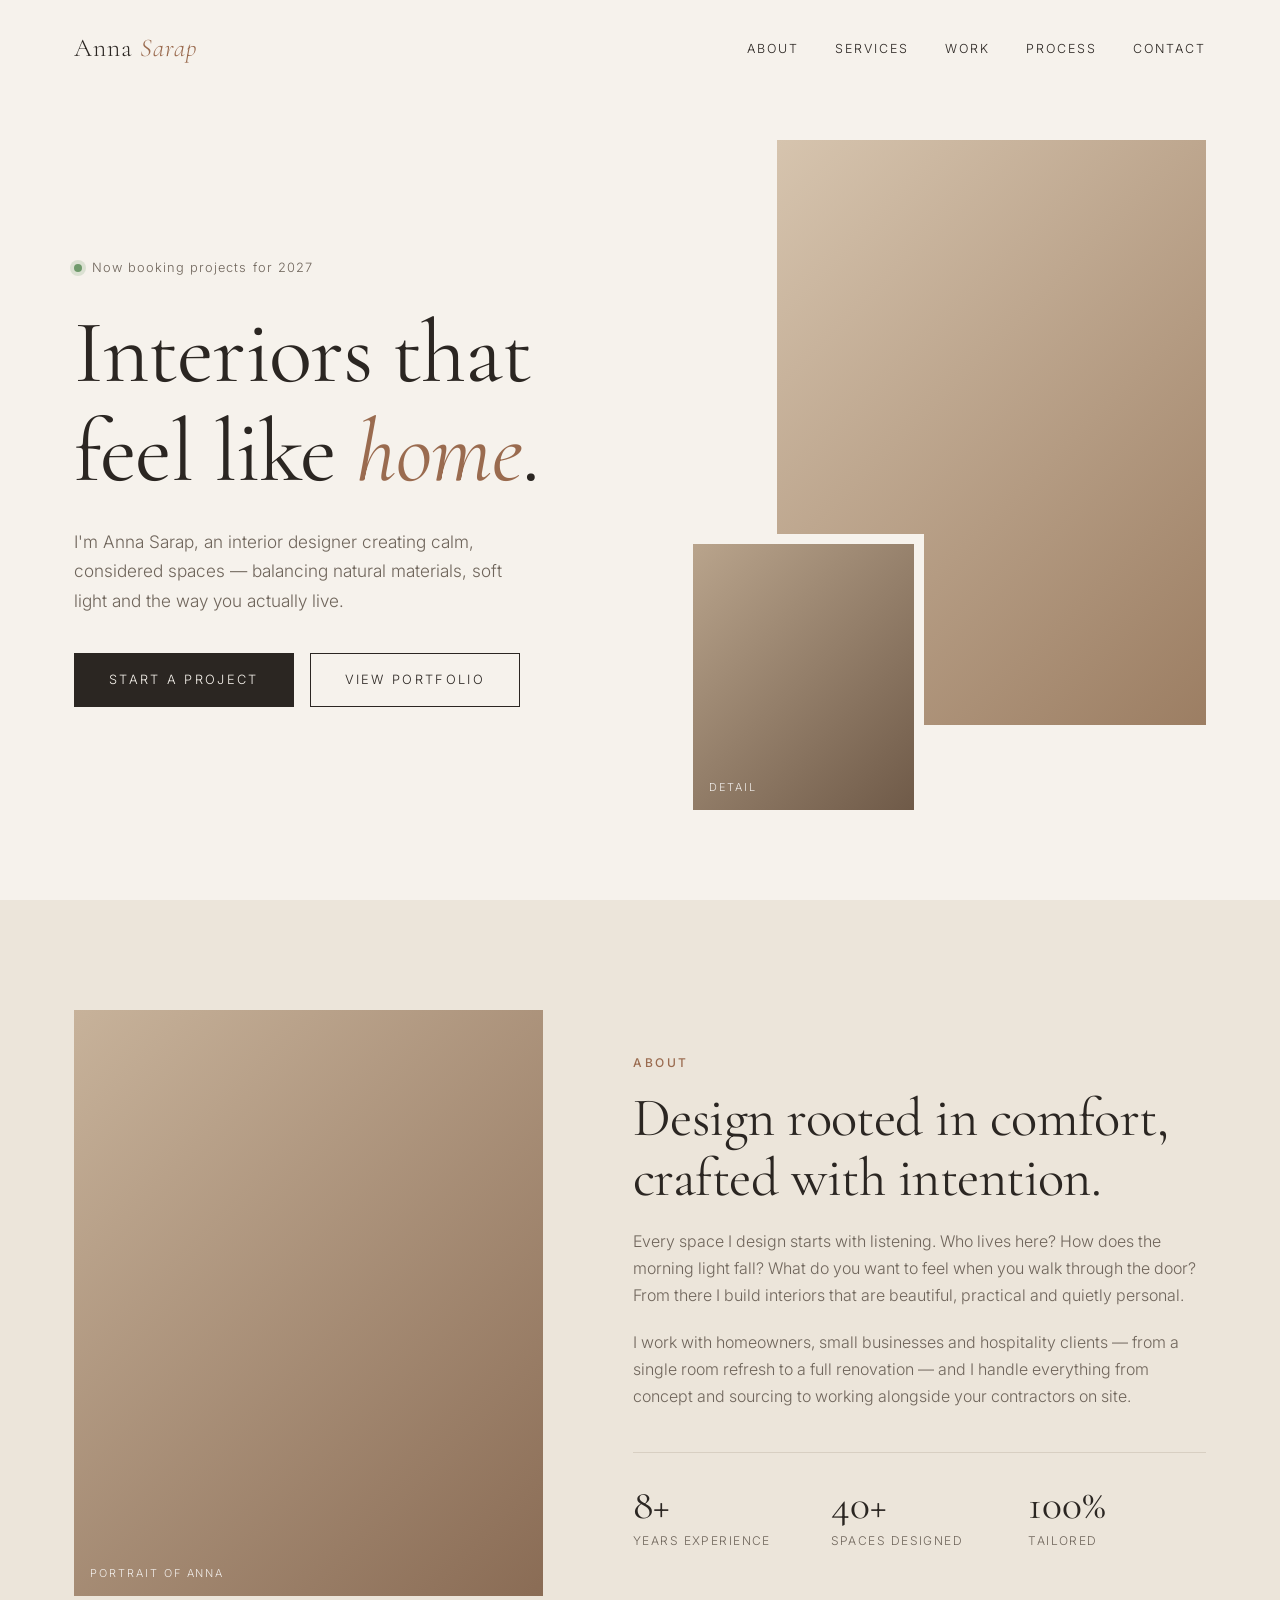
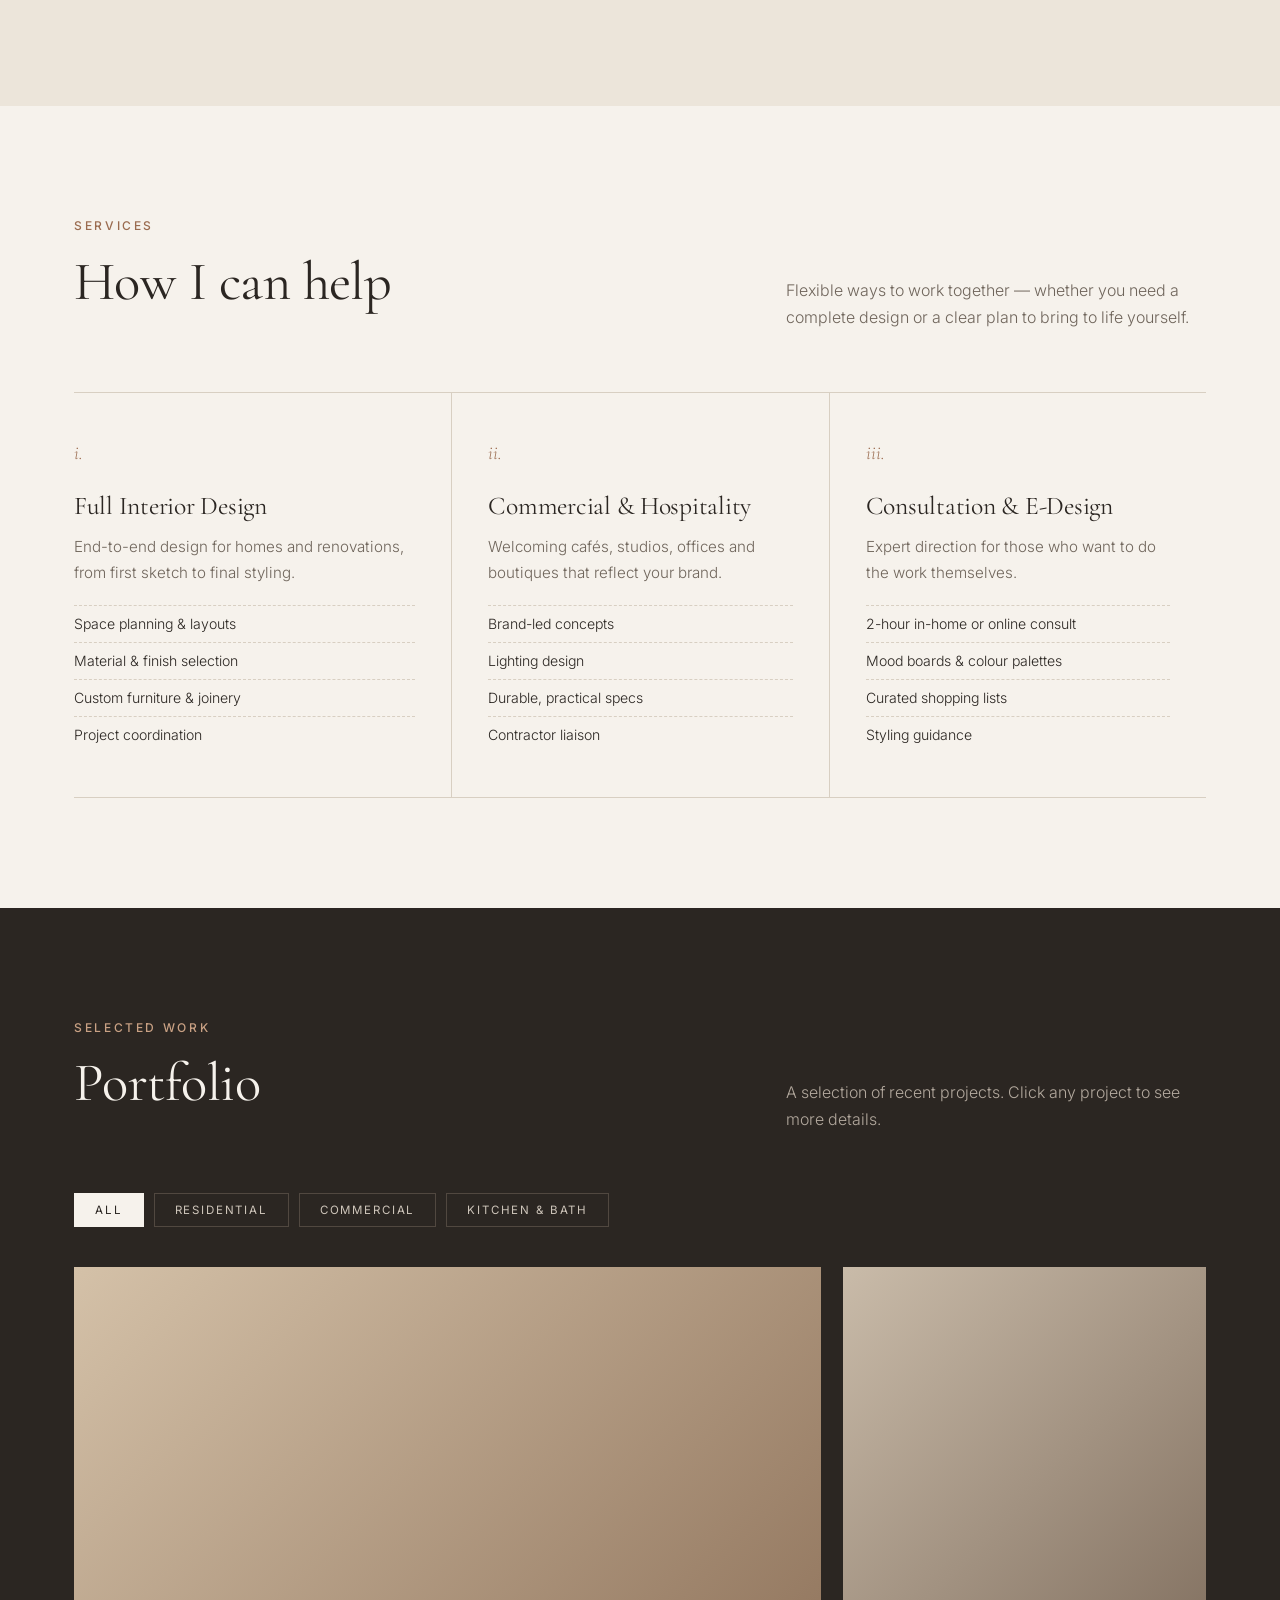
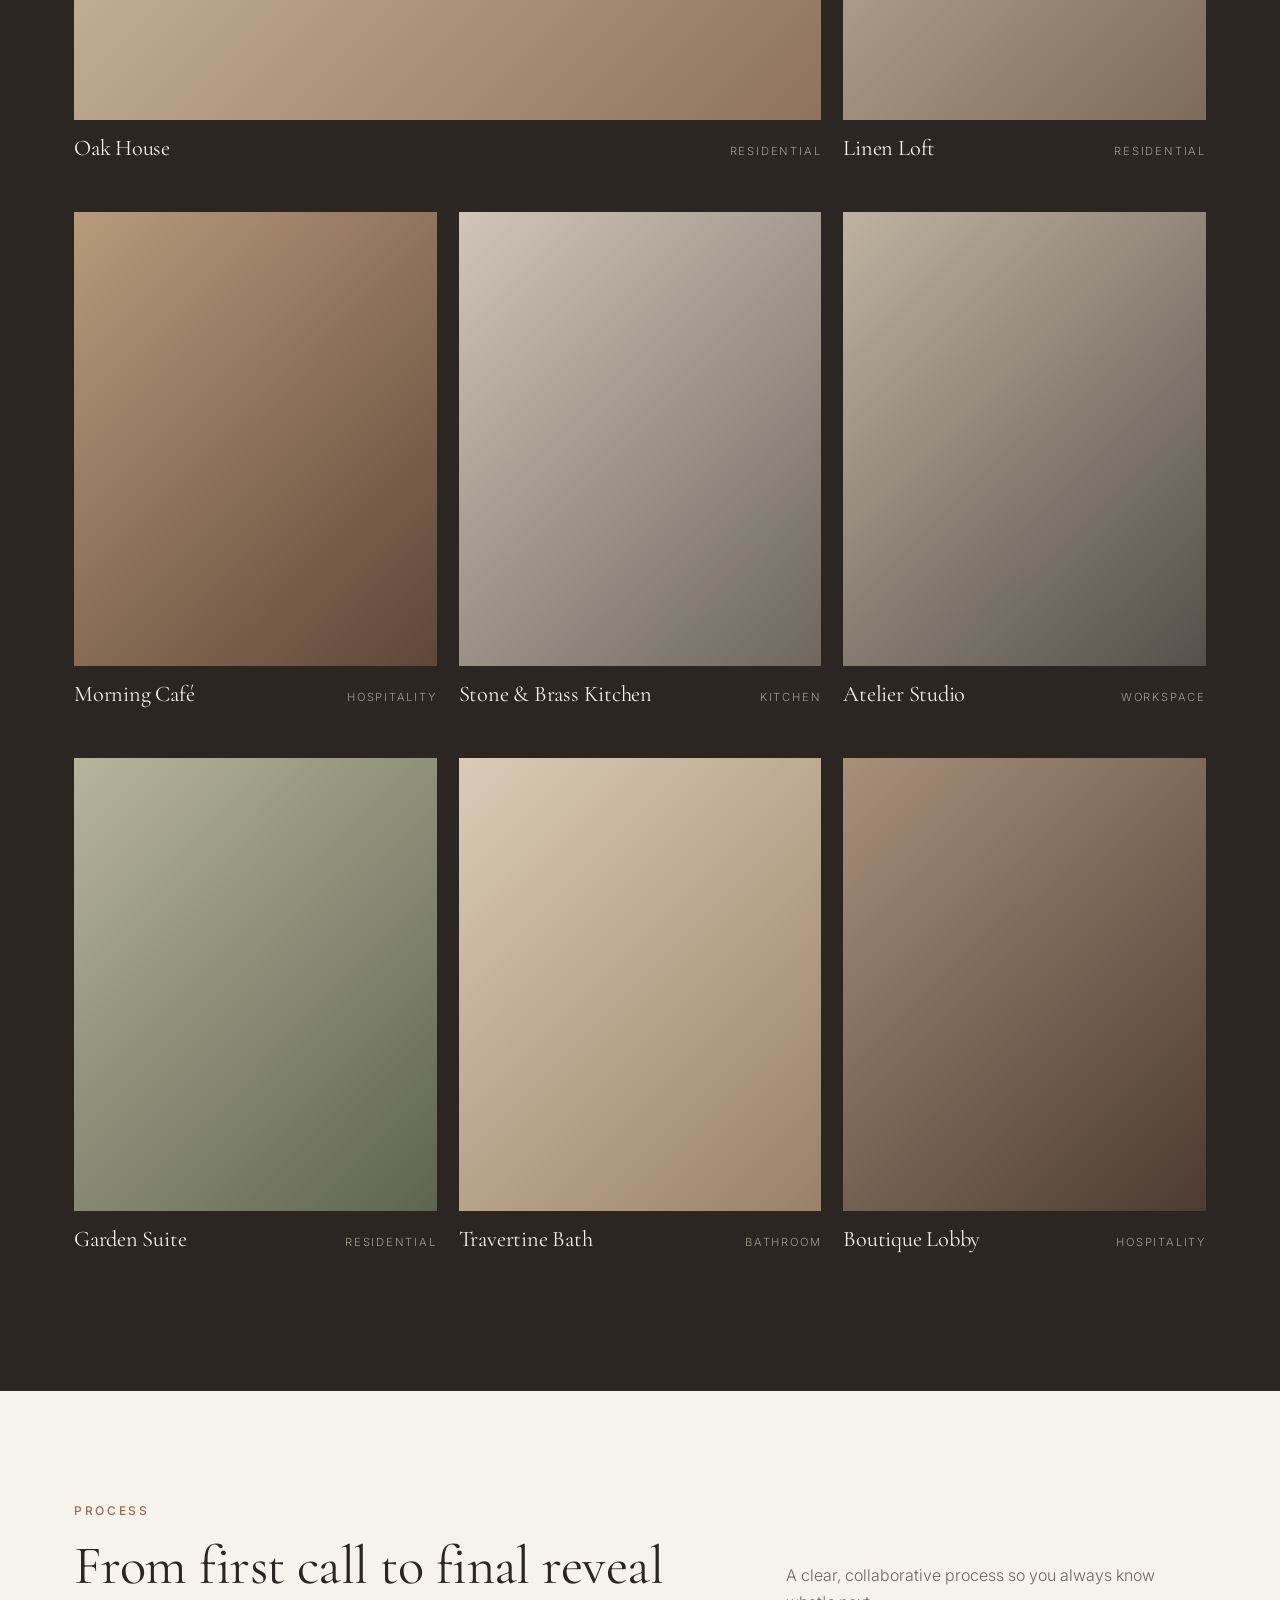
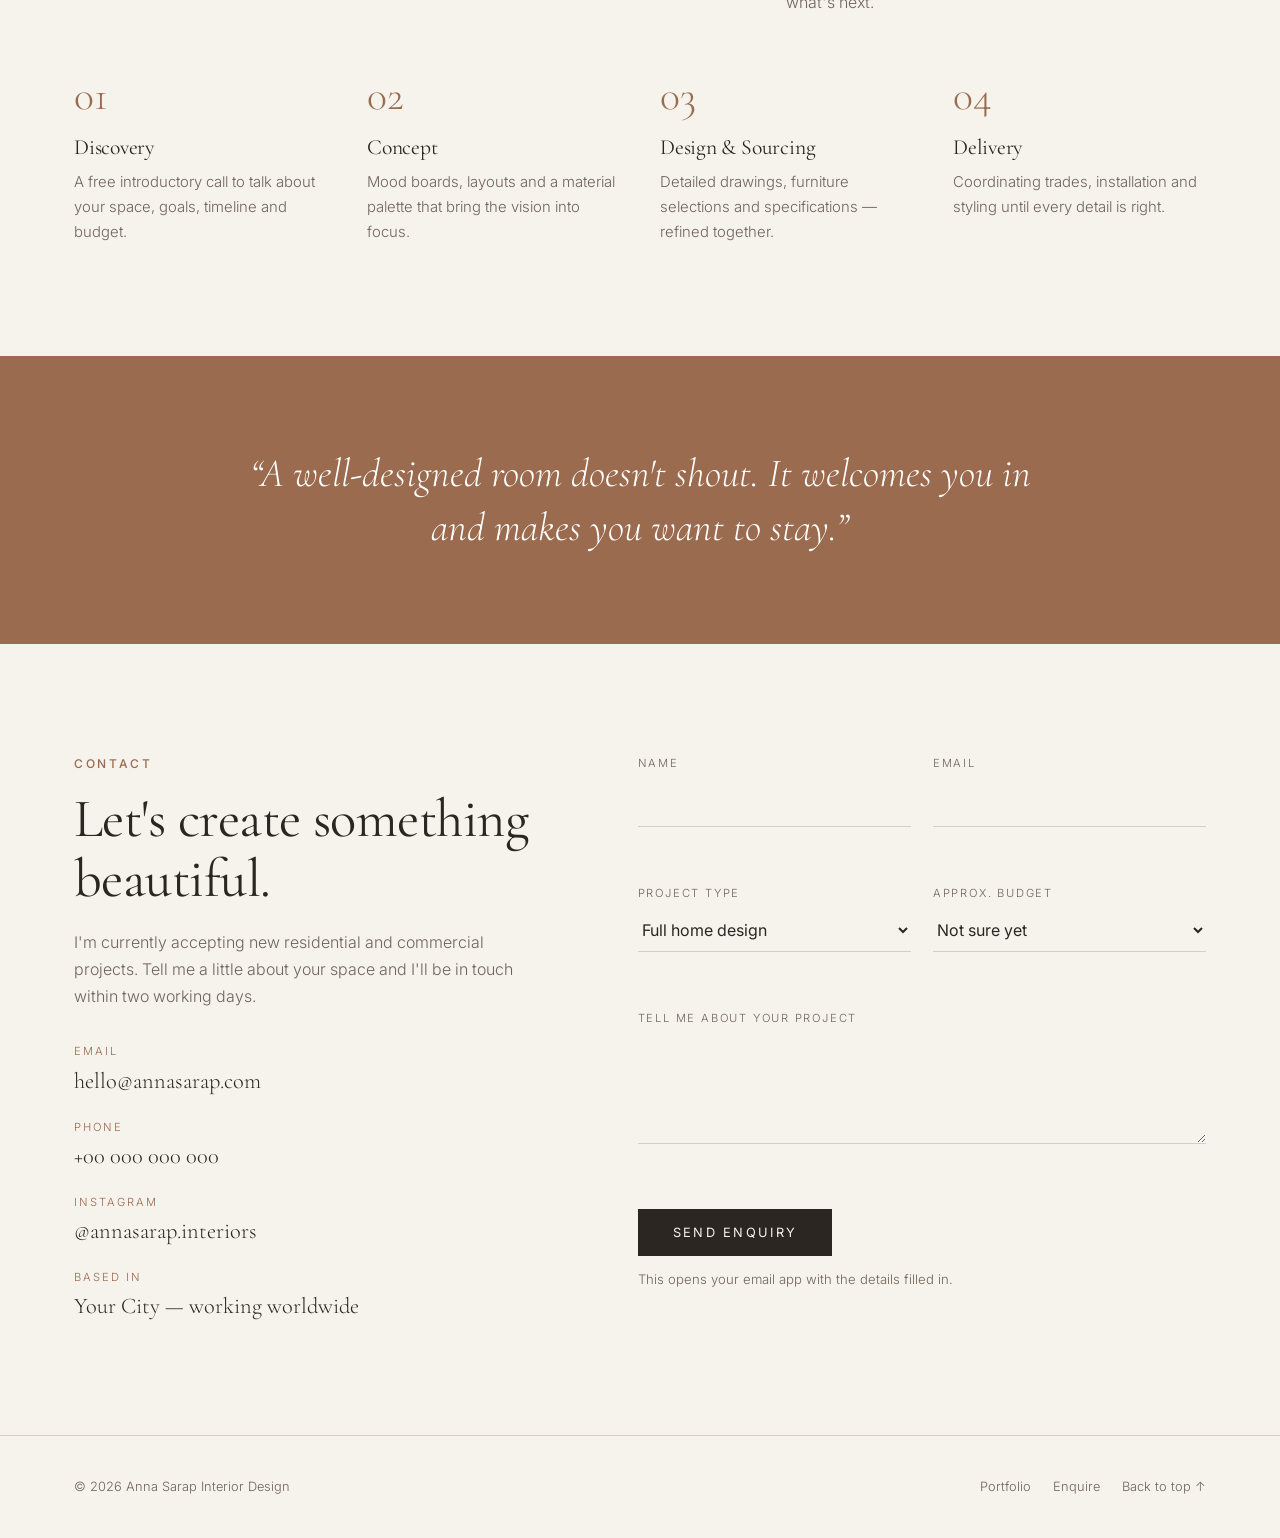
==== anna-sarap/index.html @ 22cafffe "Add Anna Sarap interior design portfolio website Co-Authored-By: Claude Opus 5.5 <noreply@anthropic." ====
<!doctype html>
<html lang="en">
<head>
<meta charset="utf-8">
<meta name="viewport" content="width=device-width, initial-scale=1">
<title>Anna Sarap — Interior Design</title>
<meta name="description" content="Anna Sarap is an interior designer creating calm, considered homes and workspaces. Now taking on new residential and commercial projects.">
<meta property="og:title" content="Anna Sarap — Interior Design">
<meta property="og:description" content="Calm, considered interiors for homes and workspaces. Now booking new projects.">
<link rel="preconnect" href="https://fonts.googleapis.com">
<link rel="preconnect" href="https://fonts.gstatic.com" crossorigin>
<link href="https://fonts.googleapis.com/css2?family=Cormorant+Garamond:ital,wght@0,400;0,500;1,400&family=Inter:wght@300;400;500&display=swap" rel="stylesheet">
<style>
  :root{
    --bg:#f6f2ec; --bg-alt:#ece5da; --ink:#2b2622; --muted:#6f655b;
    --accent:#9a6b4f; --accent-dark:#7a523b; --line:#d8cfc2; --card:#fbf8f4;
    --serif:"Cormorant Garamond", Georgia, serif;
    --sans:"Inter", system-ui, -apple-system, Segoe UI, sans-serif;
    --max:1180px;
  }
  *{box-sizing:border-box;margin:0;padding:0}
  html{scroll-behavior:smooth}
  body{background:var(--bg);color:var(--ink);font-family:var(--sans);font-weight:300;line-height:1.7;font-size:16px;-webkit-font-smoothing:antialiased}
  img{max-width:100%;display:block}
  a{color:inherit}
  .wrap{max-width:var(--max);margin:0 auto;padding:0 24px}
  h1,h2,h3{font-family:var(--serif);font-weight:400;line-height:1.1;letter-spacing:-.01em}
  h2{font-size:clamp(2.2rem,4.5vw,3.4rem);margin-bottom:1.2rem}
  h3{font-size:1.6rem}
  .eyebrow{font-size:.75rem;letter-spacing:.22em;text-transform:uppercase;color:var(--accent);font-weight:500;margin-bottom:1rem;display:block}
  section{padding:110px 0}
  .btn{display:inline-block;padding:15px 34px;border:1px solid var(--ink);text-decoration:none;font-size:.8rem;letter-spacing:.18em;text-transform:uppercase;transition:.3s;background:transparent;color:var(--ink);cursor:pointer;font-family:var(--sans)}
  .btn:hover{background:var(--ink);color:var(--bg)}
  .btn.solid{background:var(--ink);color:var(--bg)}
  .btn.solid:hover{background:var(--accent-dark);border-color:var(--accent-dark)}

  /* Nav */
  header{position:fixed;inset:0 0 auto 0;z-index:50;transition:.35s;padding:26px 0}
  header.scrolled{background:rgba(246,242,236,.94);backdrop-filter:blur(8px);padding:14px 0;box-shadow:0 1px 0 var(--line)}
  nav{display:flex;align-items:center;justify-content:space-between}
  .logo{font-family:var(--serif);font-size:1.6rem;text-decoration:none;letter-spacing:.04em}
  .logo span{font-style:italic;color:var(--accent)}
  .links{display:flex;gap:36px;list-style:none}
  .links a{text-decoration:none;font-size:.78rem;letter-spacing:.16em;text-transform:uppercase;position:relative}
  .links a::after{content:"";position:absolute;left:0;bottom:-4px;width:0;height:1px;background:var(--accent);transition:.3s}
  .links a:hover::after{width:100%}
  .burger{display:none;background:none;border:0;cursor:pointer;width:30px;height:20px;position:relative}
  .burger span,.burger::before,.burger::after{content:"";position:absolute;left:0;width:100%;height:1px;background:var(--ink);transition:.3s}
  .burger::before{top:0}.burger span{top:9px}.burger::after{bottom:0}

  /* Hero */
  .hero{min-height:100vh;display:grid;grid-template-columns:1.05fr 1fr;align-items:center;gap:60px;padding-top:120px;padding-bottom:60px}
  .hero h1{font-size:clamp(3rem,7vw,6rem);margin-bottom:1.6rem}
  .hero h1 em{color:var(--accent)}
  .hero p{max-width:460px;color:var(--muted);font-size:1.08rem;margin-bottom:2.4rem}
  .hero .ctas{display:flex;gap:16px;flex-wrap:wrap}
  .hero-visual{position:relative;height:min(78vh,680px)}
  .hero-visual .ph{position:absolute}
  .hero-visual .a{inset:0 0 14% 18%}
  .hero-visual .b{width:46%;height:42%;left:0;bottom:0;border:10px solid var(--bg)}
  .availability{display:inline-flex;align-items:center;gap:10px;font-size:.8rem;letter-spacing:.08em;color:var(--muted);margin-bottom:1.6rem}
  .availability i{width:8px;height:8px;border-radius:50%;background:#6f9a6b;box-shadow:0 0 0 4px rgba(111,154,107,.2)}

  /* Image placeholders — replace with <img> tags */
  .ph{background:linear-gradient(135deg,var(--c1,#cbb8a2),var(--c2,#a88a6e));overflow:hidden;position:relative}
  .ph img{width:100%;height:100%;object-fit:cover}
  .ph[data-label]::after{content:attr(data-label);position:absolute;left:16px;bottom:14px;font-size:.68rem;letter-spacing:.18em;text-transform:uppercase;color:rgba(255,255,255,.85)}

  /* About */
  .about{background:var(--bg-alt)}
  .about .grid{display:grid;grid-template-columns:.9fr 1.1fr;gap:90px;align-items:center}
  .about .ph{aspect-ratio:4/5}
  .about p{color:var(--muted);margin-bottom:1.2rem}
  .stats{display:grid;grid-template-columns:repeat(3,1fr);gap:20px;margin-top:2.6rem;border-top:1px solid var(--line);padding-top:2rem}
  .stats strong{font-family:var(--serif);font-size:2.6rem;font-weight:400;display:block;line-height:1}
  .stats span{font-size:.75rem;letter-spacing:.12em;text-transform:uppercase;color:var(--muted)}

  /* Services */
  .head{display:flex;justify-content:space-between;align-items:end;gap:40px;margin-bottom:60px;flex-wrap:wrap}
  .head p{max-width:420px;color:var(--muted)}
  .services{display:grid;grid-template-columns:repeat(3,1fr);border-top:1px solid var(--line)}
  .service{padding:44px 36px 44px 0;border-bottom:1px solid var(--line)}
  .service + .service{padding-left:36px;border-left:1px solid var(--line)}
  .service .num{font-family:var(--serif);font-style:italic;color:var(--accent);font-size:1.2rem;display:block;margin-bottom:1.4rem}
  .service h3{margin-bottom:.9rem}
  .service p{color:var(--muted);font-size:.95rem}
  .service ul{list-style:none;margin-top:1.2rem;font-size:.88rem}
  .service li{padding:6px 0;border-top:1px dashed var(--line)}

  /* Portfolio */
  .portfolio{background:var(--ink);color:var(--bg)}
  .portfolio .eyebrow{color:#c9a184}
  .portfolio .head p{color:#b3a99e}
  .filters{display:flex;gap:10px;flex-wrap:wrap;margin-bottom:40px}
  .filters button{background:none;border:1px solid #514840;color:#cfc6bb;padding:9px 20px;font-size:.72rem;letter-spacing:.16em;text-transform:uppercase;cursor:pointer;font-family:var(--sans);transition:.25s}
  .filters button.active,.filters button:hover{background:var(--bg);color:var(--ink);border-color:var(--bg)}
  .gallery{display:grid;grid-template-columns:repeat(12,1fr);gap:22px}
  .project{grid-column:span 4;cursor:pointer;transition:opacity .4s}
  .project.wide{grid-column:span 8}
  .project.hidden{display:none}
  .project .ph{aspect-ratio:4/5;transition:transform .7s}
  .project.wide .ph{aspect-ratio:auto;height:100%;min-height:340px}
  .project .frame{overflow:hidden;height:calc(100% - 70px)}
  .project:hover .ph{transform:scale(1.04)}
  .project .meta{display:flex;justify-content:space-between;align-items:baseline;padding-top:16px;height:70px}
  .project .meta h3{font-size:1.4rem}
  .project .meta span{font-size:.7rem;letter-spacing:.16em;text-transform:uppercase;color:#a89d91}

  /* Lightbox */
  .lightbox{position:fixed;inset:0;background:rgba(20,17,15,.92);z-index:100;display:none;align-items:center;justify-content:center;padding:24px}
  .lightbox.open{display:flex}
  .lightbox .box{background:var(--bg);color:var(--ink);max-width:960px;width:100%;display:grid;grid-template-columns:1.2fr 1fr;max-height:90vh;overflow:auto}
  .lightbox .ph{min-height:420px}
  .lightbox .info{padding:44px}
  .lightbox .info p{color:var(--muted);margin:1rem 0}
  .lightbox dl{display:grid;grid-template-columns:auto 1fr;gap:6px 18px;font-size:.88rem;margin-top:1.4rem}
  .lightbox dt{color:var(--accent);text-transform:uppercase;font-size:.7rem;letter-spacing:.14em;padding-top:3px}
  .lightbox .close{position:absolute;top:22px;right:28px;background:none;border:0;color:#fff;font-size:2.2rem;cursor:pointer;font-weight:200}

  /* Process */
  .steps{display:grid;grid-template-columns:repeat(4,1fr);gap:40px;counter-reset:s}
  .step{counter-increment:s;position:relative;padding-top:60px}
  .step::before{content:"0" counter(s);position:absolute;top:0;left:0;font-family:var(--serif);font-size:2.6rem;color:var(--accent);line-height:1}
  .step h3{font-size:1.35rem;margin-bottom:.6rem}
  .step p{color:var(--muted);font-size:.93rem}

  /* Quote band */
  .band{background:var(--accent);color:#fff;text-align:center;padding:90px 0}
  .band blockquote{font-family:var(--serif);font-size:clamp(1.6rem,3.2vw,2.5rem);font-style:italic;max-width:820px;margin:0 auto;line-height:1.35}

  /* Contact */
  .contact .grid{display:grid;grid-template-columns:1fr 1.2fr;gap:90px}
  .contact .details p{color:var(--muted);margin-bottom:2rem}
  .contact .details dl{display:grid;gap:18px}
  .contact dt{font-size:.7rem;letter-spacing:.18em;text-transform:uppercase;color:var(--accent)}
  .contact dd a{text-decoration:none;font-family:var(--serif);font-size:1.4rem}
  .contact dd a:hover{color:var(--accent)}
  form{display:grid;grid-template-columns:1fr 1fr;gap:22px}
  form .full{grid-column:1/-1}
  label{display:block;font-size:.7rem;letter-spacing:.16em;text-transform:uppercase;color:var(--muted);margin-bottom:6px}
  input,select,textarea{width:100%;background:transparent;border:0;border-bottom:1px solid var(--line);padding:10px 0;font:inherit;color:var(--ink);font-weight:400;outline:none;transition:border-color .25s;border-radius:0}
  input:focus,select:focus,textarea:focus{border-color:var(--accent)}
  textarea{resize:vertical;min-height:110px}
  .note{font-size:.82rem;color:var(--muted)}

  footer{border-top:1px solid var(--line);padding:40px 0;font-size:.8rem;color:var(--muted)}
  footer .wrap{display:flex;justify-content:space-between;gap:20px;flex-wrap:wrap}
  footer a{text-decoration:none;margin-left:22px}
  footer a:hover{color:var(--accent)}

  .reveal{opacity:0;transform:translateY(28px);transition:opacity .9s ease,transform .9s ease}
  .reveal.in{opacity:1;transform:none}
  @media (prefers-reduced-motion:reduce){.reveal{opacity:1;transform:none;transition:none}html{scroll-behavior:auto}}

  @media (max-width:960px){
    section{padding:80px 0}
    .hero,.about .grid,.contact .grid{grid-template-columns:1fr;gap:50px}
    .hero-visual{height:460px}
    .services{grid-template-columns:1fr}
    .service,.service + .service{padding:36px 0;border-left:0}
    .steps{grid-template-columns:1fr 1fr}
    .project,.project.wide{grid-column:span 6}
    .project.wide .ph{min-height:0;aspect-ratio:4/5}
    .lightbox .box{grid-template-columns:1fr}
    .lightbox .ph{min-height:260px}
  }
  @media (max-width:720px){
    .wrap{padding:0 16px}
    .burger{display:block;z-index:60}
    .links{position:fixed;inset:0;background:var(--bg);flex-direction:column;align-items:center;justify-content:center;gap:34px;transform:translateX(100%);transition:transform .4s}
    .links a{font-size:1rem}
    nav.open .links{transform:none}
    nav.open .burger span{opacity:0}
    nav.open .burger::before{top:9px;transform:rotate(45deg)}
    nav.open .burger::after{bottom:10px;transform:rotate(-45deg)}
    .project,.project.wide{grid-column:span 12}
    .steps{grid-template-columns:1fr}
    form{grid-template-columns:1fr}
    .stats strong{font-size:2rem}
    .lightbox .info{padding:28px}
  }
</style>
</head>
<body>

<header id="top">
  <nav class="wrap" id="nav">
    <a href="#top" class="logo">Anna <span>Sarap</span></a>
    <ul class="links">
      <li><a href="#about">About</a></li>
      <li><a href="#services">Services</a></li>
      <li><a href="#work">Work</a></li>
      <li><a href="#process">Process</a></li>
      <li><a href="#contact">Contact</a></li>
    </ul>
    <button class="burger" aria-label="Menu" id="burger"><span></span></button>
  </nav>
</header>

<main>
  <!-- HERO -->
  <section class="wrap hero">
    <div class="reveal">
      <div class="availability"><i></i> Now booking projects for 2027</div>
      <h1>Interiors that feel like <em>home</em>.</h1>
      <p>I'm Anna Sarap, an interior designer creating calm, considered spaces — balancing natural materials, soft light and the way you actually live.</p>
      <div class="ctas">
        <a href="#contact" class="btn solid">Start a project</a>
        <a href="#work" class="btn">View portfolio</a>
      </div>
    </div>
    <div class="hero-visual reveal">
      <!-- Replace with: <div class="ph a"><img src="images/hero.jpg" alt="Living room by Anna Sarap"></div> -->
      <div class="ph a" style="--c1:#d6c4ae;--c2:#9c7e63" data-label="Hero image"></div>
      <div class="ph b" style="--c1:#b9a48c;--c2:#6f5a48" data-label="Detail"></div>
    </div>
  </section>

  <!-- ABOUT -->
  <section class="about" id="about">
    <div class="wrap grid">
      <div class="ph reveal" style="--c1:#c7b29a;--c2:#8a6c55" data-label="Portrait of Anna"></div>
      <div class="reveal">
        <span class="eyebrow">About</span>
        <h2>Design rooted in comfort, crafted with intention.</h2>
        <p>Every space I design starts with listening. Who lives here? How does the morning light fall? What do you want to feel when you walk through the door? From there I build interiors that are beautiful, practical and quietly personal.</p>
        <p>I work with homeowners, small businesses and hospitality clients — from a single room refresh to a full renovation — and I handle everything from concept and sourcing to working alongside your contractors on site.</p>
        <div class="stats">
          <div><strong>8+</strong><span>Years experience</span></div>
          <div><strong>40+</strong><span>Spaces designed</span></div>
          <div><strong>100%</strong><span>Tailored</span></div>
        </div>
      </div>
    </div>
  </section>

  <!-- SERVICES -->
  <section id="services">
    <div class="wrap">
      <div class="head reveal">
        <div><span class="eyebrow">Services</span><h2>How I can help</h2></div>
        <p>Flexible ways to work together — whether you need a complete design or a clear plan to bring to life yourself.</p>
      </div>
      <div class="services">
        <div class="service reveal">
          <span class="num">i.</span>
          <h3>Full Interior Design</h3>
          <p>End-to-end design for homes and renovations, from first sketch to final styling.</p>
          <ul><li>Space planning &amp; layouts</li><li>Material &amp; finish selection</li><li>Custom furniture &amp; joinery</li><li>Project coordination</li></ul>
        </div>
        <div class="service reveal">
          <span class="num">ii.</span>
          <h3>Commercial &amp; Hospitality</h3>
          <p>Welcoming cafés, studios, offices and boutiques that reflect your brand.</p>
          <ul><li>Brand-led concepts</li><li>Lighting design</li><li>Durable, practical specs</li><li>Contractor liaison</li></ul>
        </div>
        <div class="service reveal">
          <span class="num">iii.</span>
          <h3>Consultation &amp; E-Design</h3>
          <p>Expert direction for those who want to do the work themselves.</p>
          <ul><li>2-hour in-home or online consult</li><li>Mood boards &amp; colour palettes</li><li>Curated shopping lists</li><li>Styling guidance</li></ul>
        </div>
      </div>
    </div>
  </section>

  <!-- PORTFOLIO -->
  <section class="portfolio" id="work">
    <div class="wrap">
      <div class="head reveal">
        <div><span class="eyebrow">Selected work</span><h2>Portfolio</h2></div>
        <p>A selection of recent projects. Click any project to see more details.</p>
      </div>
      <div class="filters reveal" id="filters">
        <button class="active" data-filter="all">All</button>
        <button data-filter="residential">Residential</button>
        <button data-filter="commercial">Commercial</button>
        <button data-filter="kitchen">Kitchen &amp; Bath</button>
      </div>
      <div class="gallery" id="gallery"></div>
    </div>
  </section>

  <!-- PROCESS -->
  <section id="process">
    <div class="wrap">
      <div class="head reveal">
        <div><span class="eyebrow">Process</span><h2>From first call to final reveal</h2></div>
        <p>A clear, collaborative process so you always know what's next.</p>
      </div>
      <div class="steps">
        <div class="step reveal"><h3>Discovery</h3><p>A free introductory call to talk about your space, goals, timeline and budget.</p></div>
        <div class="step reveal"><h3>Concept</h3><p>Mood boards, layouts and a material palette that bring the vision into focus.</p></div>
        <div class="step reveal"><h3>Design &amp; Sourcing</h3><p>Detailed drawings, furniture selections and specifications — refined together.</p></div>
        <div class="step reveal"><h3>Delivery</h3><p>Coordinating trades, installation and styling until every detail is right.</p></div>
      </div>
    </div>
  </section>

  <section class="band">
    <div class="wrap reveal">
      <blockquote>“A well-designed room doesn't shout. It welcomes you in and makes you want to stay.”</blockquote>
    </div>
  </section>

  <!-- CONTACT -->
  <section class="contact" id="contact">
    <div class="wrap grid">
      <div class="details reveal">
        <span class="eyebrow">Contact</span>
        <h2>Let's create something beautiful.</h2>
        <p>I'm currently accepting new residential and commercial projects. Tell me a little about your space and I'll be in touch within two working days.</p>
        <dl>
          <div><dt>Email</dt><dd><a href="mailto:hello@annasarap.com" id="email-link">hello@annasarap.com</a></dd></div>
          <div><dt>Phone</dt><dd><a href="tel:+000000000">+00 000 000 000</a></dd></div>
          <div><dt>Instagram</dt><dd><a href="https://instagram.com/" target="_blank" rel="noopener">@annasarap.interiors</a></dd></div>
          <div><dt>Based in</dt><dd><a>Your City — working worldwide</a></dd></div>
        </dl>
      </div>
      <form class="reveal" id="contact-form">
        <div><label for="name">Name</label><input id="name" name="name" required></div>
        <div><label for="email">Email</label><input id="email" name="email" type="email" required></div>
        <div><label for="type">Project type</label>
          <select id="type" name="type">
            <option>Full home design</option><option>Single room</option><option>Kitchen / Bathroom</option>
            <option>Commercial / Hospitality</option><option>Consultation</option>
          </select></div>
        <div><label for="budget">Approx. budget</label>
          <select id="budget" name="budget">
            <option>Not sure yet</option><option>Under 5,000</option><option>5,000 – 20,000</option>
            <option>20,000 – 50,000</option><option>50,000+</option>
          </select></div>
        <div class="full"><label for="msg">Tell me about your project</label><textarea id="msg" name="message" required></textarea></div>
        <div class="full"><button class="btn solid" type="submit">Send enquiry</button>
          <p class="note" style="margin-top:12px">This opens your email app with the details filled in.</p></div>
      </form>
    </div>
  </section>
</main>

<footer>
  <div class="wrap">
    <span>© <span id="yr"></span> Anna Sarap Interior Design</span>
    <span><a href="#work">Portfolio</a><a href="#contact">Enquire</a><a href="#top">Back to top ↑</a></span>
  </div>
</footer>

<div class="lightbox" id="lightbox" role="dialog" aria-modal="true">
  <button class="close" id="lb-close" aria-label="Close">×</button>
  <div class="box">
    <div class="ph" id="lb-img"></div>
    <div class="info">
      <span class="eyebrow" id="lb-cat"></span>
      <h3 id="lb-title" style="font-size:2rem"></h3>
      <p id="lb-desc"></p>
      <dl id="lb-meta"></dl>
      <a href="#contact" class="btn" style="margin-top:2rem" id="lb-cta">Start a similar project</a>
    </div>
  </div>
</div>

<script>
/* ==== EDIT YOUR PROJECTS HERE ====
   Add an `image` path (e.g. "images/oak-house.jpg") to show a real photo. */
const CONTACT_EMAIL = "hello@annasarap.com";
const projects = [
  {title:"Oak House",          cat:"residential", label:"Residential", wide:true, c:["#d4c1a8","#8f735b"],
   desc:"A warm, light-filled family home with oak floors, linen textures and a calm neutral palette.", location:"City, Country", year:"2025", scope:"Full renovation"},
  {title:"Linen Loft",         cat:"residential", label:"Residential", c:["#c9bba9","#7c6a5a"],
   desc:"An open-plan apartment reimagined around soft textiles and built-in storage.", location:"City, Country", year:"2025", scope:"Full interior design"},
  {title:"Morning Café",       cat:"commercial",  label:"Hospitality", c:["#b89a7c","#5f4636"],
   desc:"A cosy neighbourhood café with terracotta tones, custom seating and warm lighting.", location:"City, Country", year:"2024", scope:"Concept to completion"},
  {title:"Stone & Brass Kitchen", cat:"kitchen",  label:"Kitchen",     c:["#cfc5b8","#6e675e"],
   desc:"A timeless kitchen pairing honed stone worktops with brushed brass details.", location:"City, Country", year:"2024", scope:"Kitchen design"},
  {title:"Atelier Studio",     cat:"commercial",  label:"Workspace",   c:["#bfb2a0","#55504a"],
   desc:"A creative studio balancing collaborative space with quiet focus zones.", location:"City, Country", year:"2024", scope:"Workspace design"},
  {title:"Garden Suite",       cat:"residential", label:"Residential", c:["#b7b49c","#5e6450"],
   desc:"A principal suite opening to the garden, layered in sage, plaster and natural wood.", location:"City, Country", year:"2023", scope:"Bedroom & ensuite"},
  {title:"Travertine Bath",    cat:"kitchen",     label:"Bathroom",    c:["#dacbb6","#9a8166"],
   desc:"A spa-like bathroom wrapped in travertine with a walk-in shower and soft lighting.", location:"City, Country", year:"2023", scope:"Bathroom design"},
  {title:"Boutique Lobby",     cat:"commercial",  label:"Hospitality", c:["#a88f7a","#4b3b31"],
   desc:"A boutique hotel lobby designed to feel like a welcoming living room.", location:"City, Country", year:"2023", scope:"Hospitality design"},
];

const gallery = document.getElementById("gallery");
const fill = (el,p)=>{ el.style.setProperty("--c1",p.c[0]); el.style.setProperty("--c2",p.c[1]);
  el.innerHTML = p.image ? `<img src="${p.image}" alt="${p.title} by Anna Sarap" loading="lazy">` : ""; };
projects.forEach((p,i)=>{
  const el=document.createElement("article");
  el.className="project reveal"+(p.wide?" wide":""); el.dataset.cat=p.cat; el.tabIndex=0;
  el.innerHTML=`<div class="frame"><div class="ph"></div></div><div class="meta"><h3>${p.title}</h3><span>${p.label}</span></div>`;
  fill(el.querySelector(".ph"),p);
  el.addEventListener("click",()=>openLb(i));
  el.addEventListener("keydown",e=>{if(e.key==="Enter")openLb(i)});
  gallery.appendChild(el);
});

document.getElementById("filters").addEventListener("click",e=>{
  const b=e.target.closest("button"); if(!b)return;
  document.querySelectorAll("#filters button").forEach(x=>x.classList.toggle("active",x===b));
  document.querySelectorAll(".project").forEach(p=>p.classList.toggle("hidden",b.dataset.filter!=="all"&&p.dataset.cat!==b.dataset.filter));
});

const lb=document.getElementById("lightbox");
function openLb(i){const p=projects[i];
  fill(document.getElementById("lb-img"),p);
  document.getElementById("lb-cat").textContent=p.label;
  document.getElementById("lb-title").textContent=p.title;
  document.getElementById("lb-desc").textContent=p.desc;
  document.getElementById("lb-meta").innerHTML=`<dt>Location</dt><dd>${p.location}</dd><dt>Year</dt><dd>${p.year}</dd><dt>Scope</dt><dd>${p.scope}</dd>`;
  lb.classList.add("open"); document.body.style.overflow="hidden";}
const closeLb=()=>{lb.classList.remove("open");document.body.style.overflow="";};
document.getElementById("lb-close").onclick=closeLb;
document.getElementById("lb-cta").onclick=closeLb;
lb.addEventListener("click",e=>{if(e.target===lb)closeLb()});
document.addEventListener("keydown",e=>{if(e.key==="Escape")closeLb()});

const header=document.querySelector("header");
addEventListener("scroll",()=>header.classList.toggle("scrolled",scrollY>40),{passive:true});
const nav=document.getElementById("nav");
document.getElementById("burger").onclick=()=>nav.classList.toggle("open");
document.querySelectorAll(".links a").forEach(a=>a.onclick=()=>nav.classList.remove("open"));

const io=new IntersectionObserver(es=>es.forEach(e=>{if(e.isIntersecting){e.target.classList.add("in");io.unobserve(e.target)}}),{threshold:.12});
document.querySelectorAll(".reveal").forEach(el=>io.observe(el));

document.getElementById("contact-form").addEventListener("submit",e=>{
  e.preventDefault(); const f=new FormData(e.target);
  const body=`Name: ${f.get("name")}\nEmail: ${f.get("email")}\nProject type: ${f.get("type")}\nBudget: ${f.get("budget")}\n\n${f.get("message")}`;
  location.href=`mailto:${CONTACT_EMAIL}?subject=${encodeURIComponent("New project enquiry — "+f.get("name"))}&body=${encodeURIComponent(body)}`;
});
document.getElementById("yr").textContent=new Date().getFullYear();
</script>
</body>
</html>
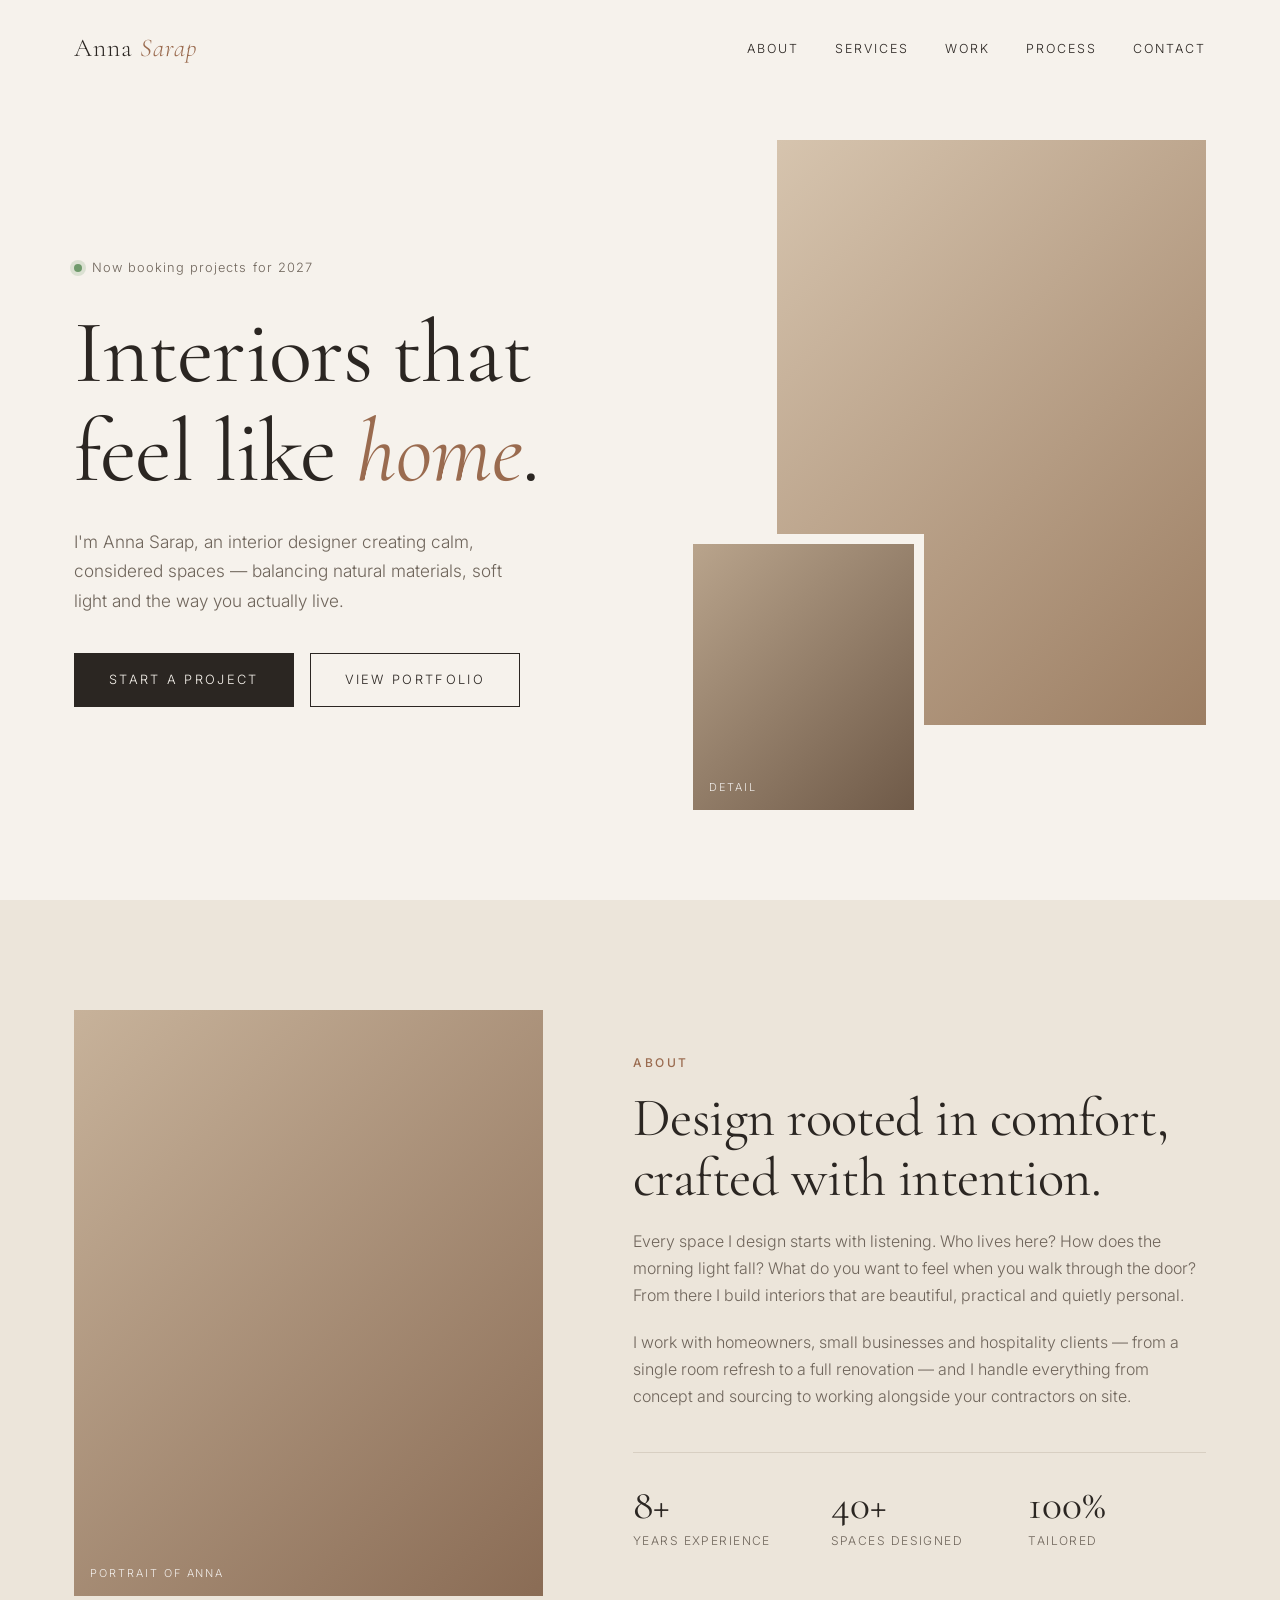
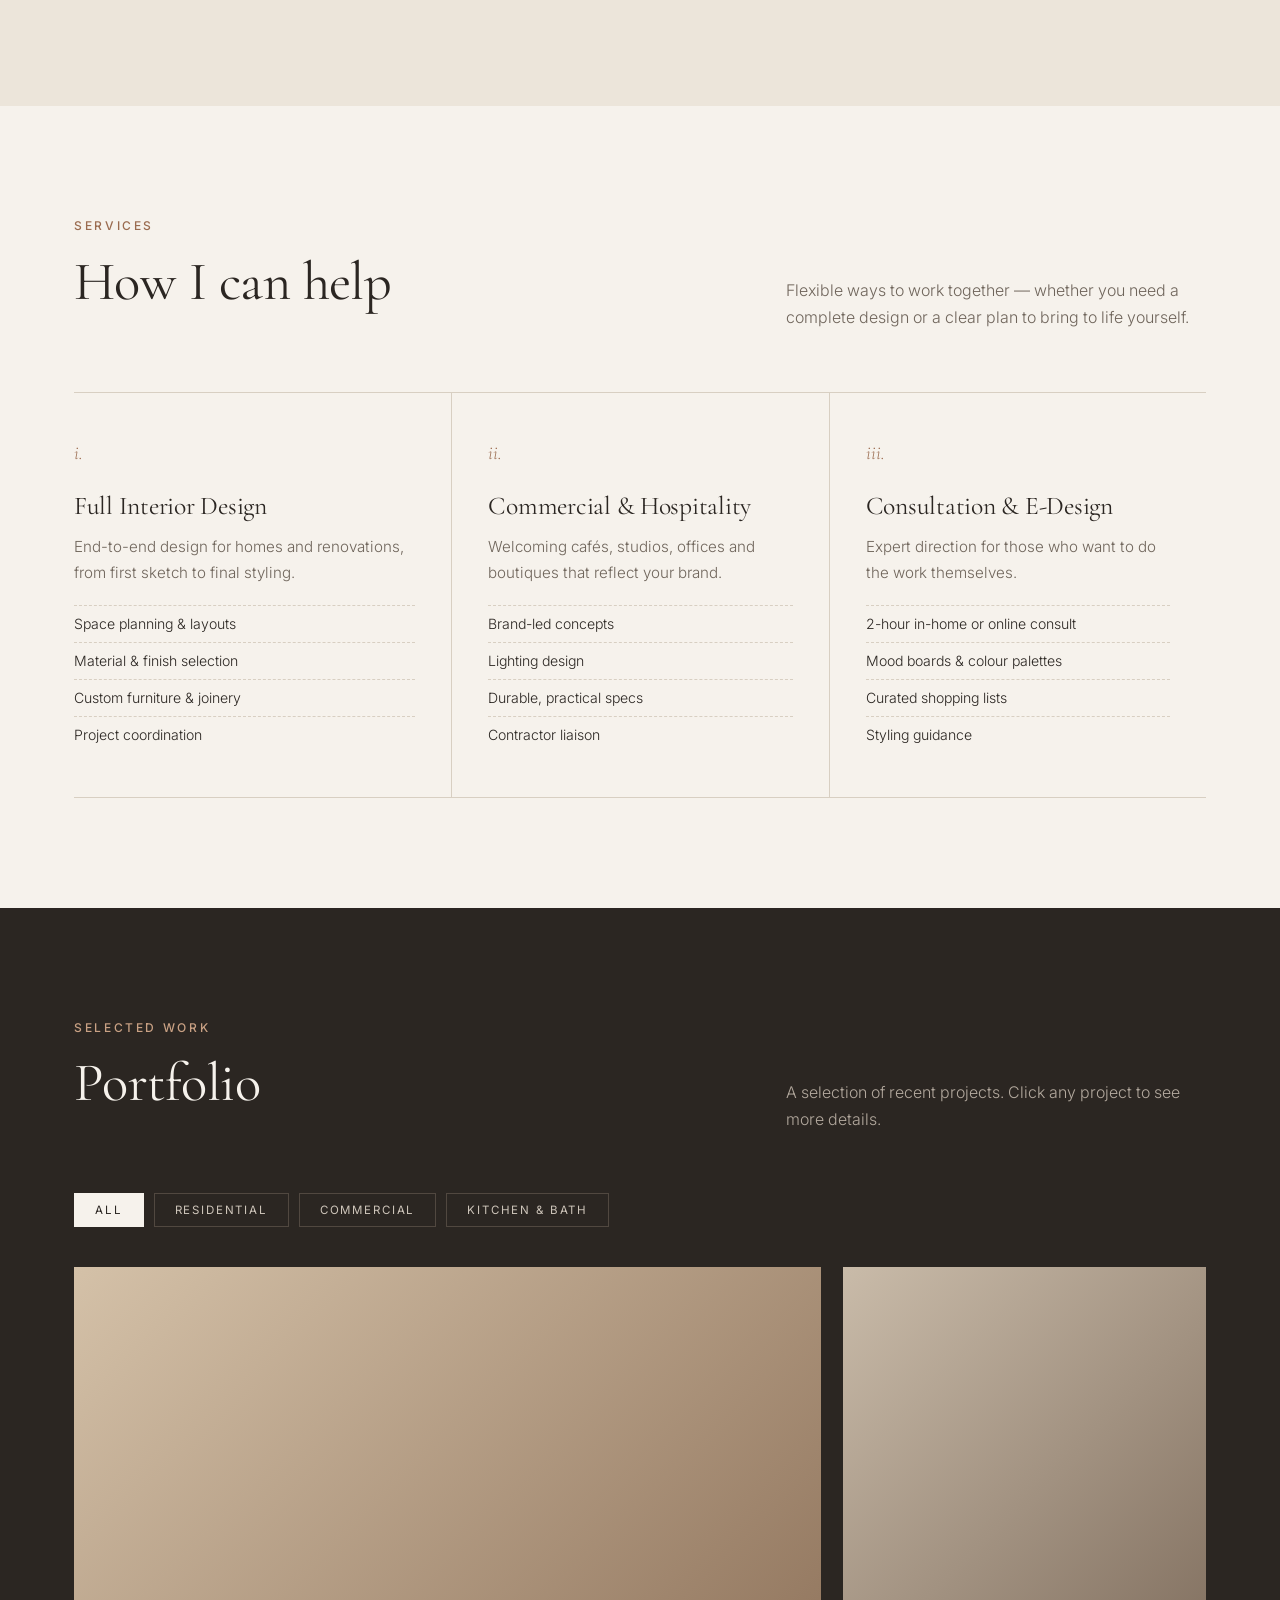
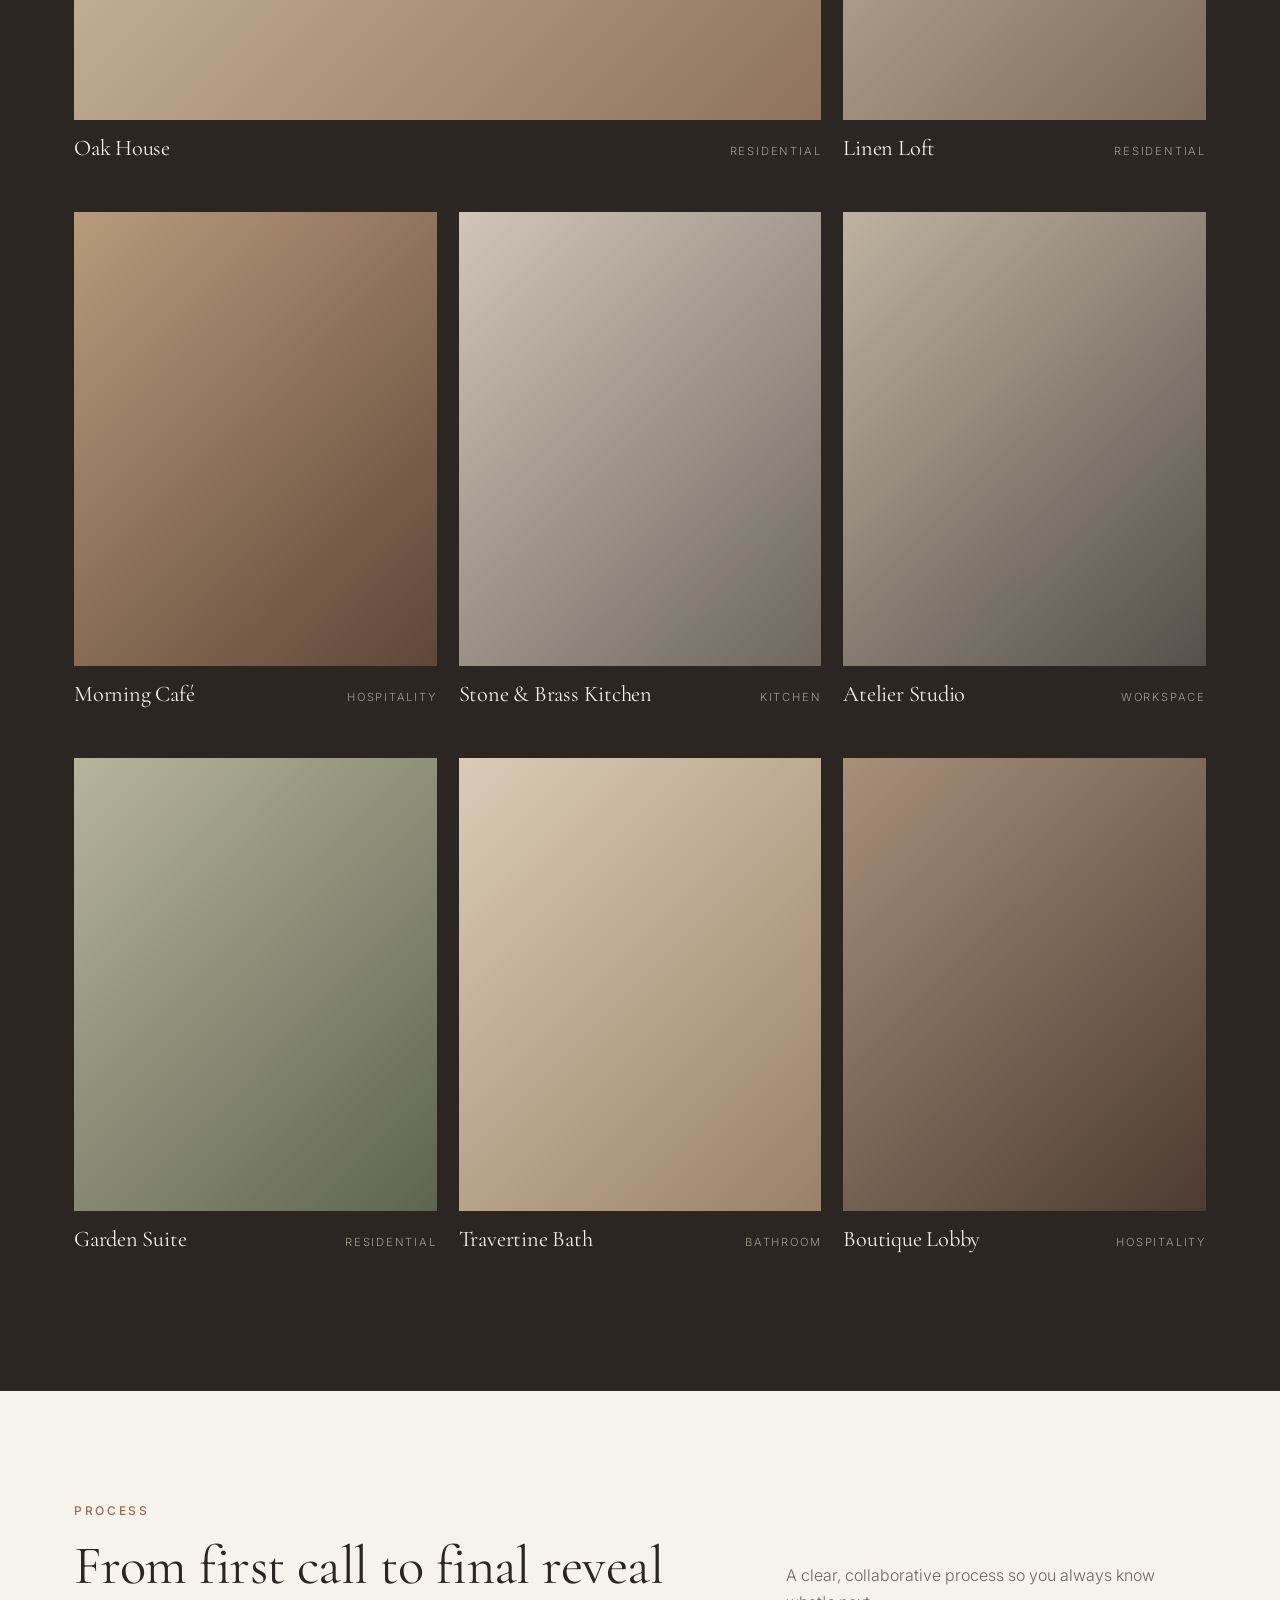
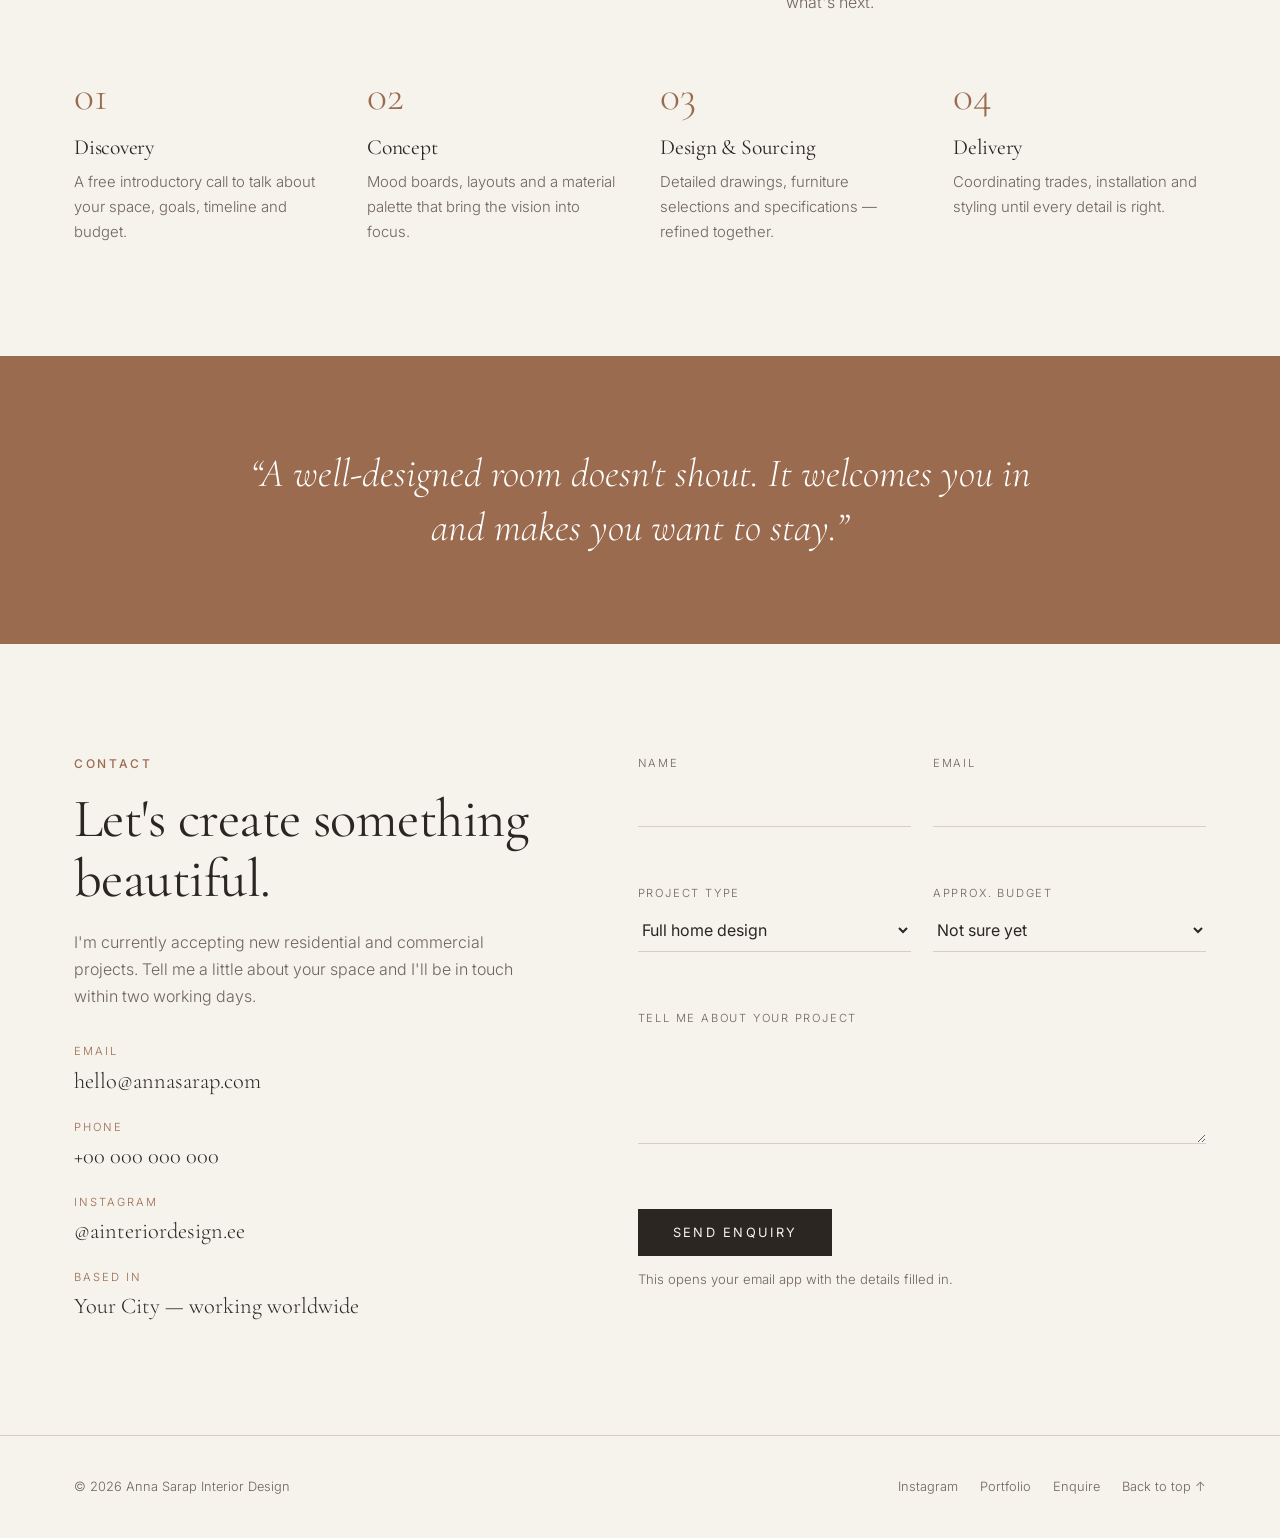
==== commit 3924a6a0: "Link Anna's Instagram (@ainteriordesign.ee) Co-Authored-By: Claude Opus 5.5 <noreply@anthropic.com> " ====
--- a/anna-sarap/index.html
+++ b/anna-sarap/index.html
@@ -313,7 +313,7 @@
         <dl>
           <div><dt>Email</dt><dd><a href="mailto:hello@annasarap.com" id="email-link">hello@annasarap.com</a></dd></div>
           <div><dt>Phone</dt><dd><a href="tel:+000000000">+00 000 000 000</a></dd></div>
-          <div><dt>Instagram</dt><dd><a href="https://instagram.com/" target="_blank" rel="noopener">@annasarap.interiors</a></dd></div>
+          <div><dt>Instagram</dt><dd><a href="https://www.instagram.com/ainteriordesign.ee/" target="_blank" rel="noopener">@ainteriordesign.ee</a></dd></div>
           <div><dt>Based in</dt><dd><a>Your City — working worldwide</a></dd></div>
         </dl>
       </div>
@@ -341,7 +341,7 @@
 <footer>
   <div class="wrap">
     <span>© <span id="yr"></span> Anna Sarap Interior Design</span>
-    <span><a href="#work">Portfolio</a><a href="#contact">Enquire</a><a href="#top">Back to top ↑</a></span>
+    <span><a href="https://www.instagram.com/ainteriordesign.ee/" target="_blank" rel="noopener">Instagram</a><a href="#work">Portfolio</a><a href="#contact">Enquire</a><a href="#top">Back to top ↑</a></span>
   </div>
 </footer>
 
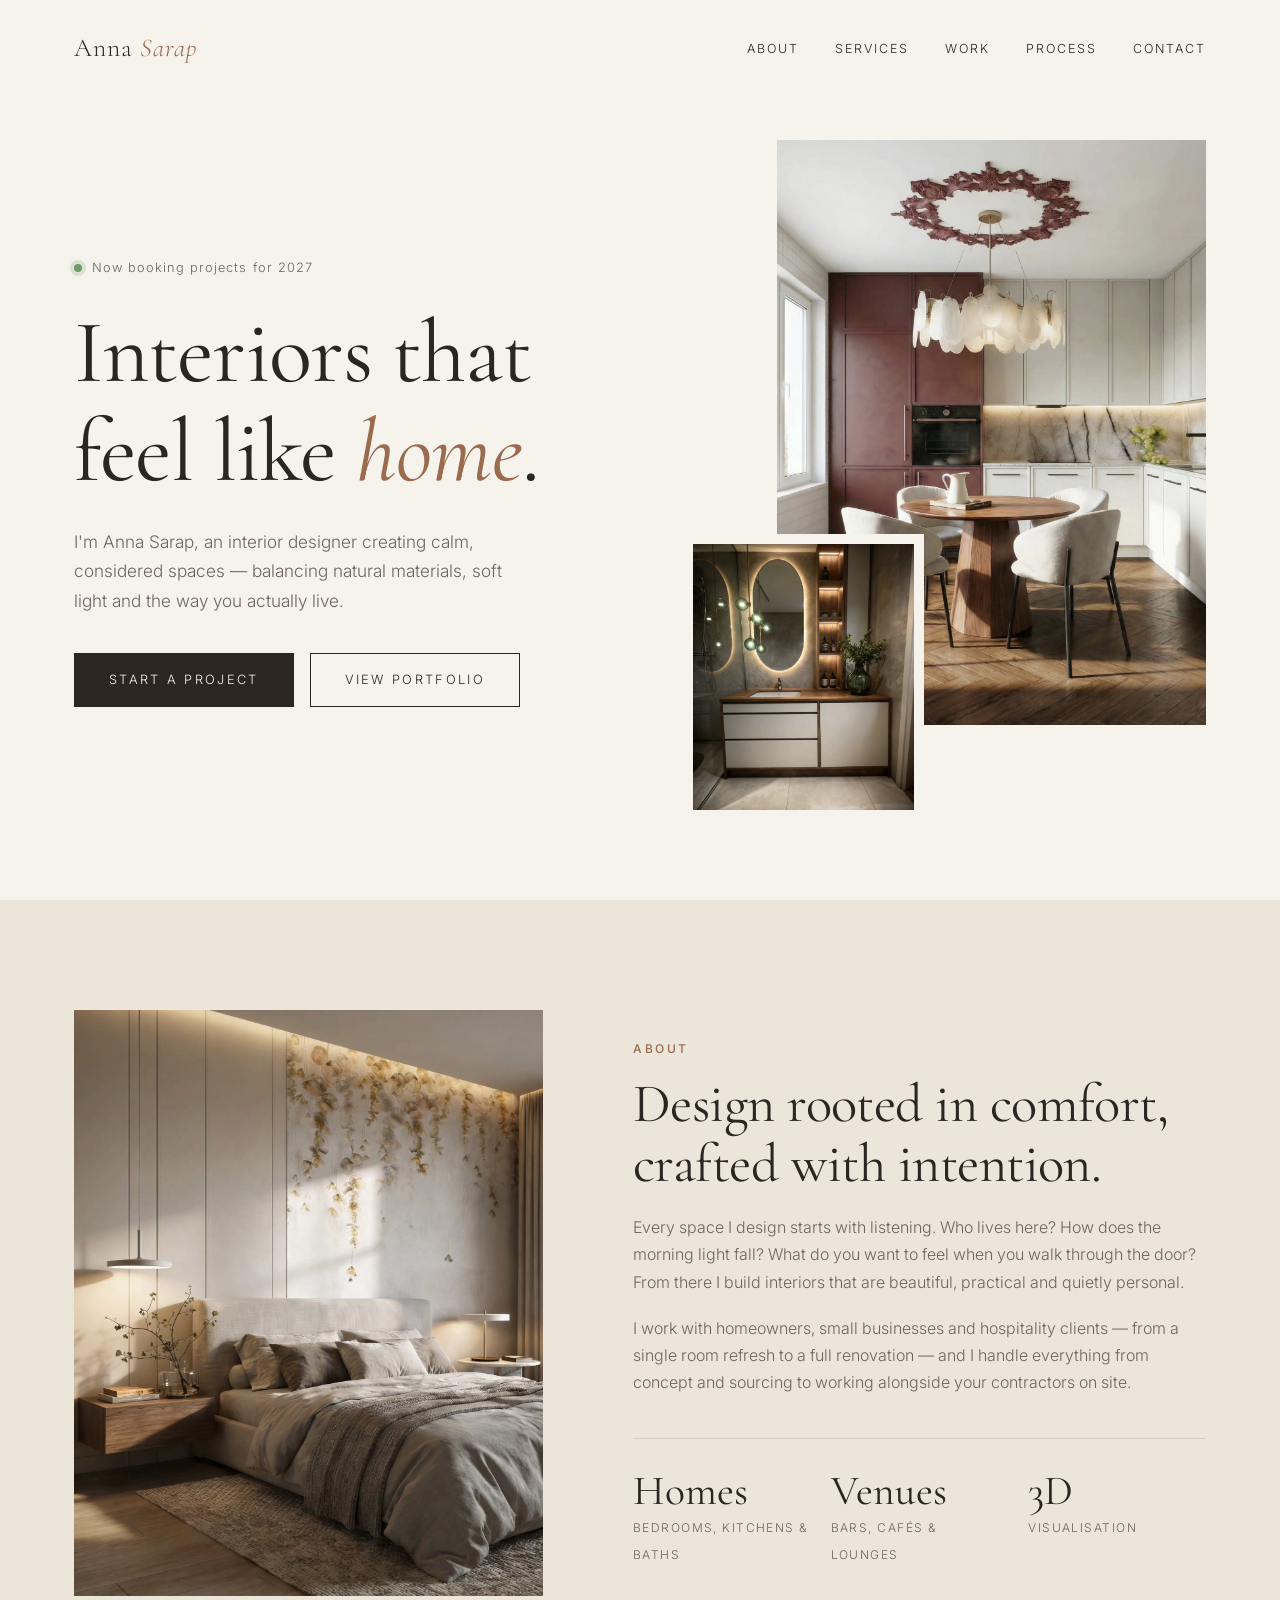
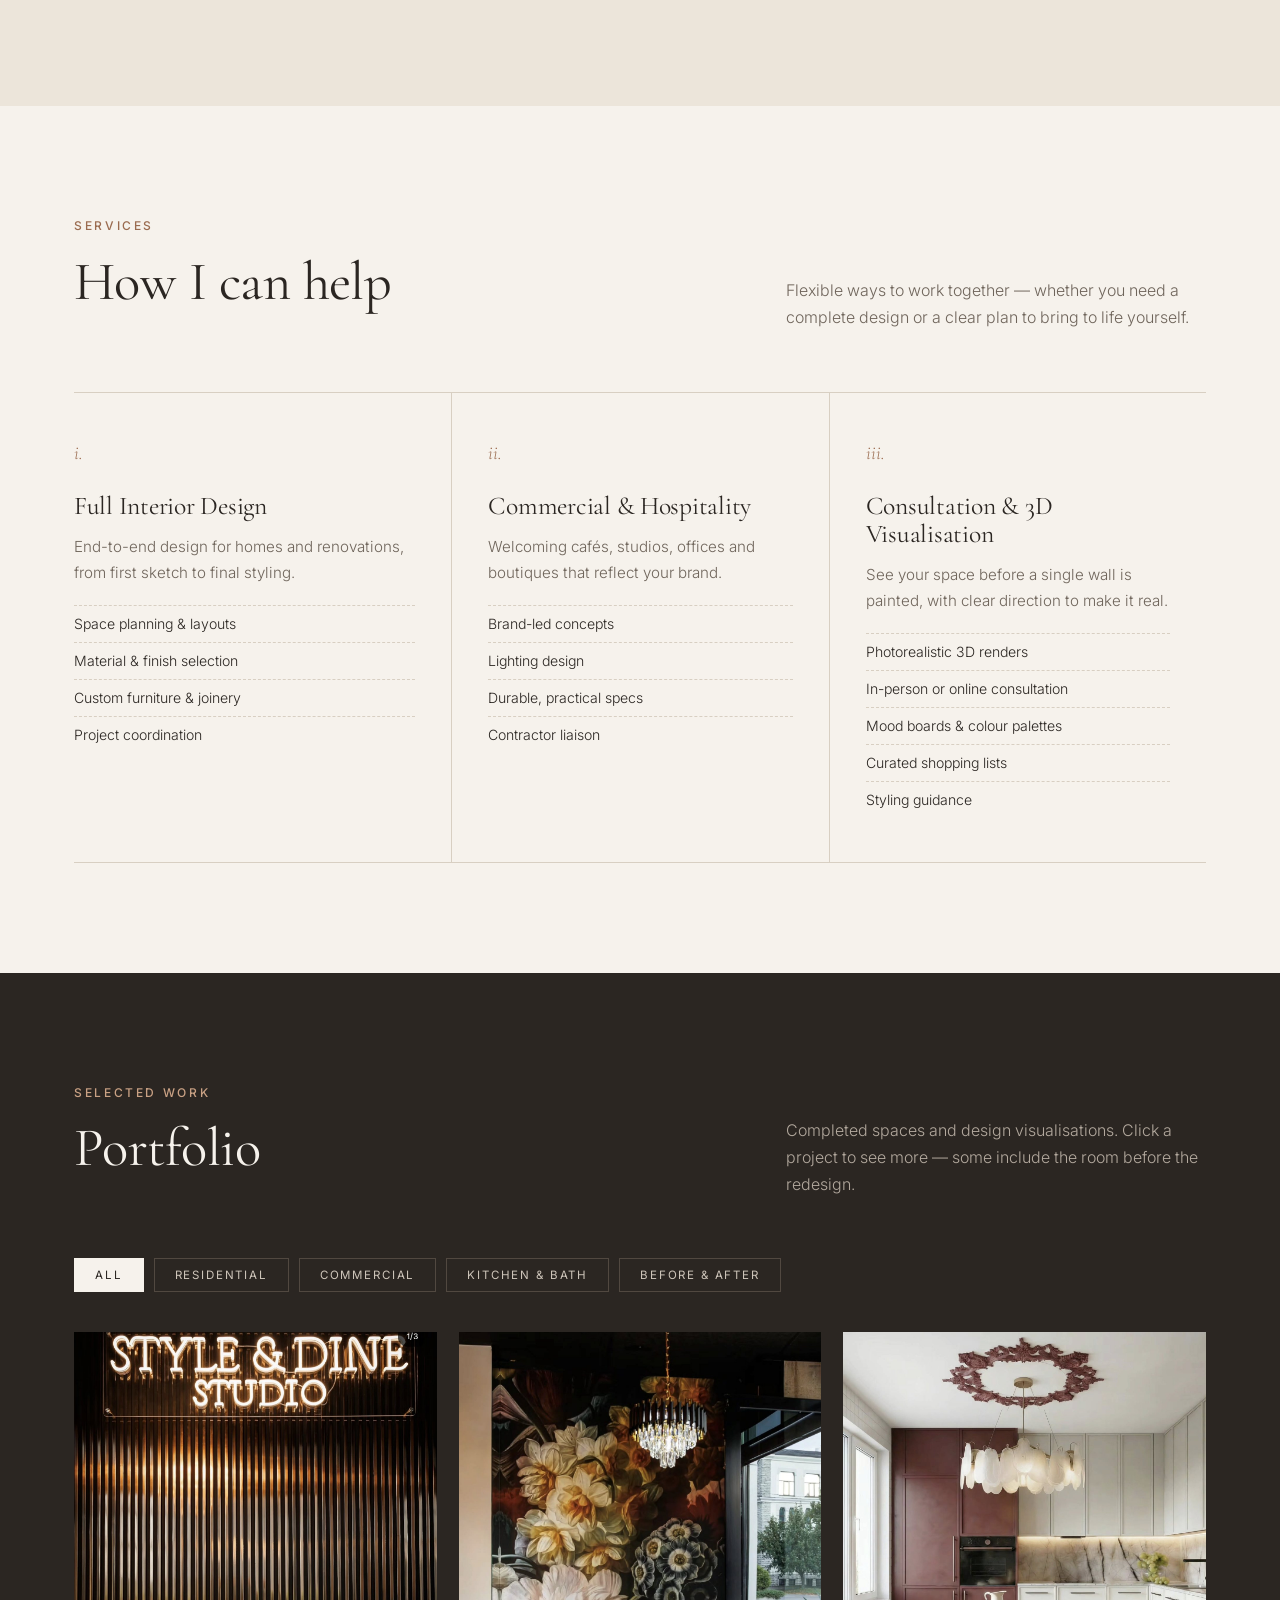
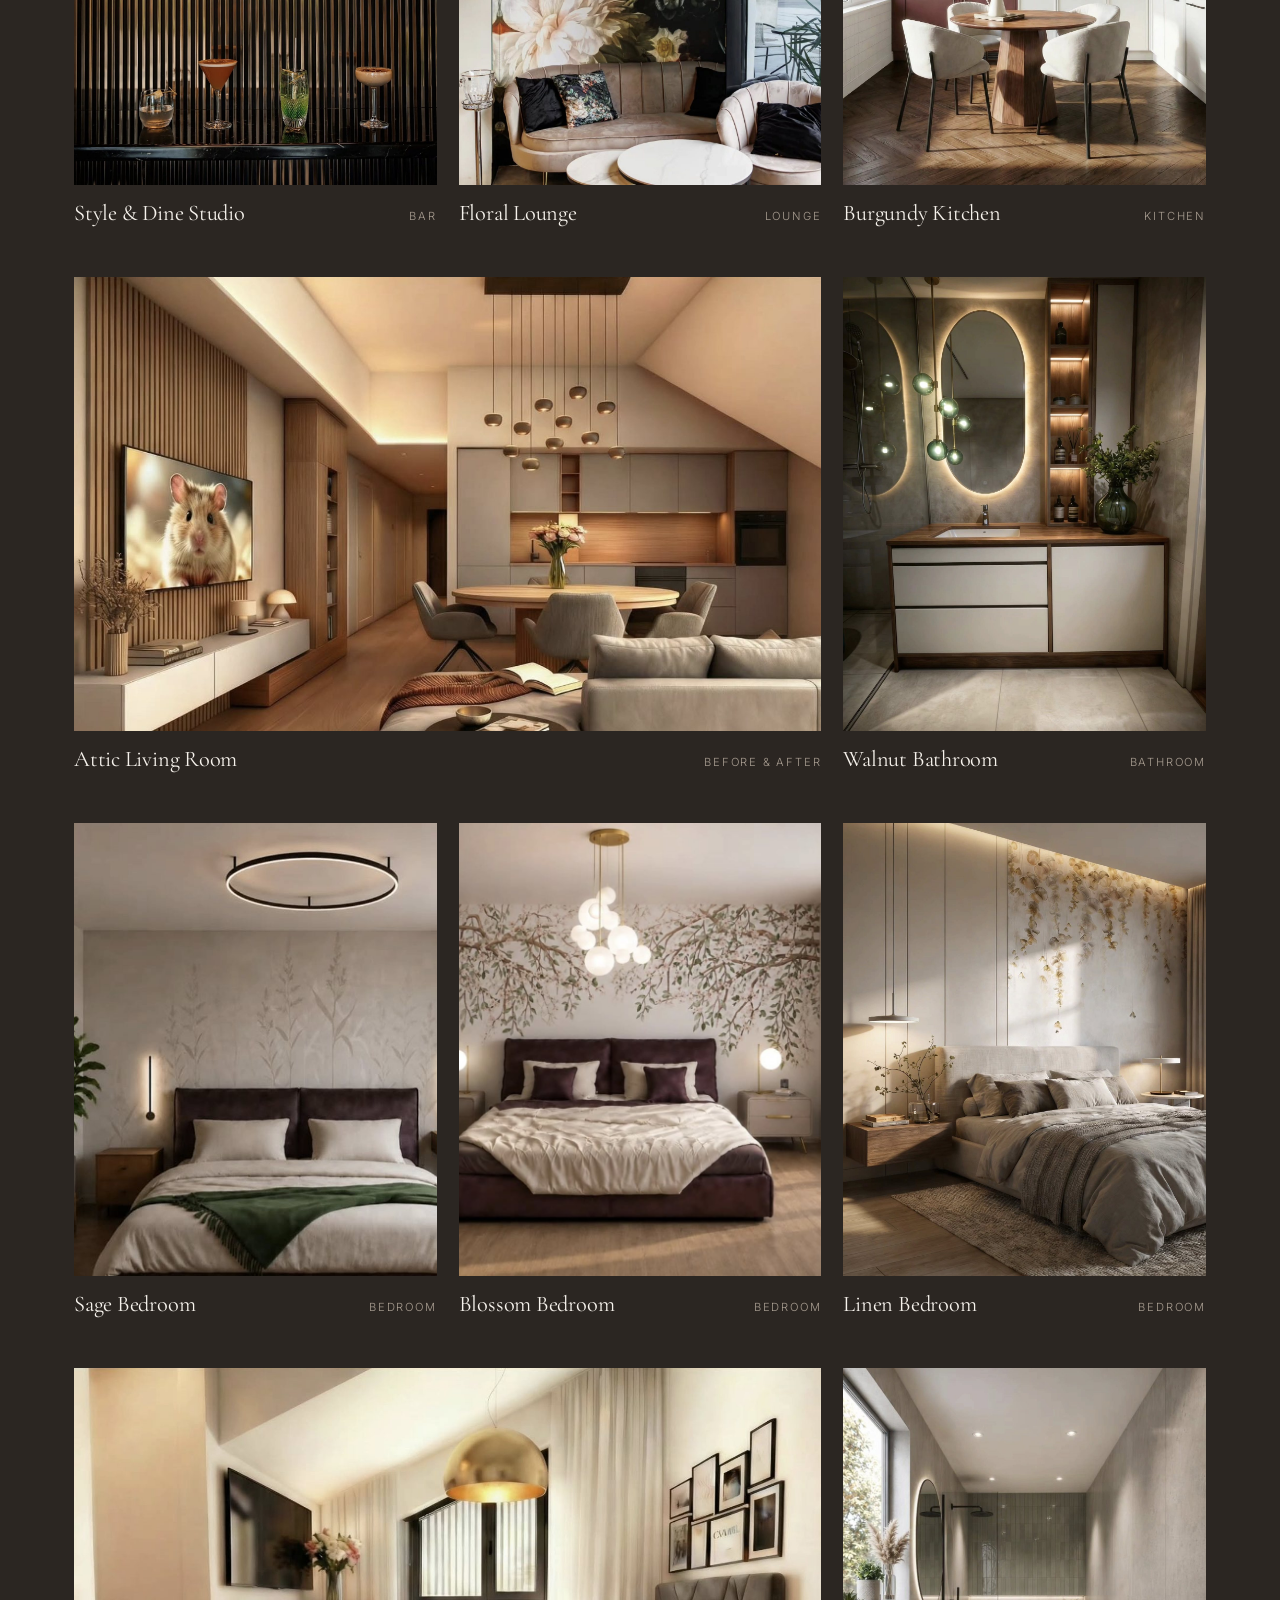
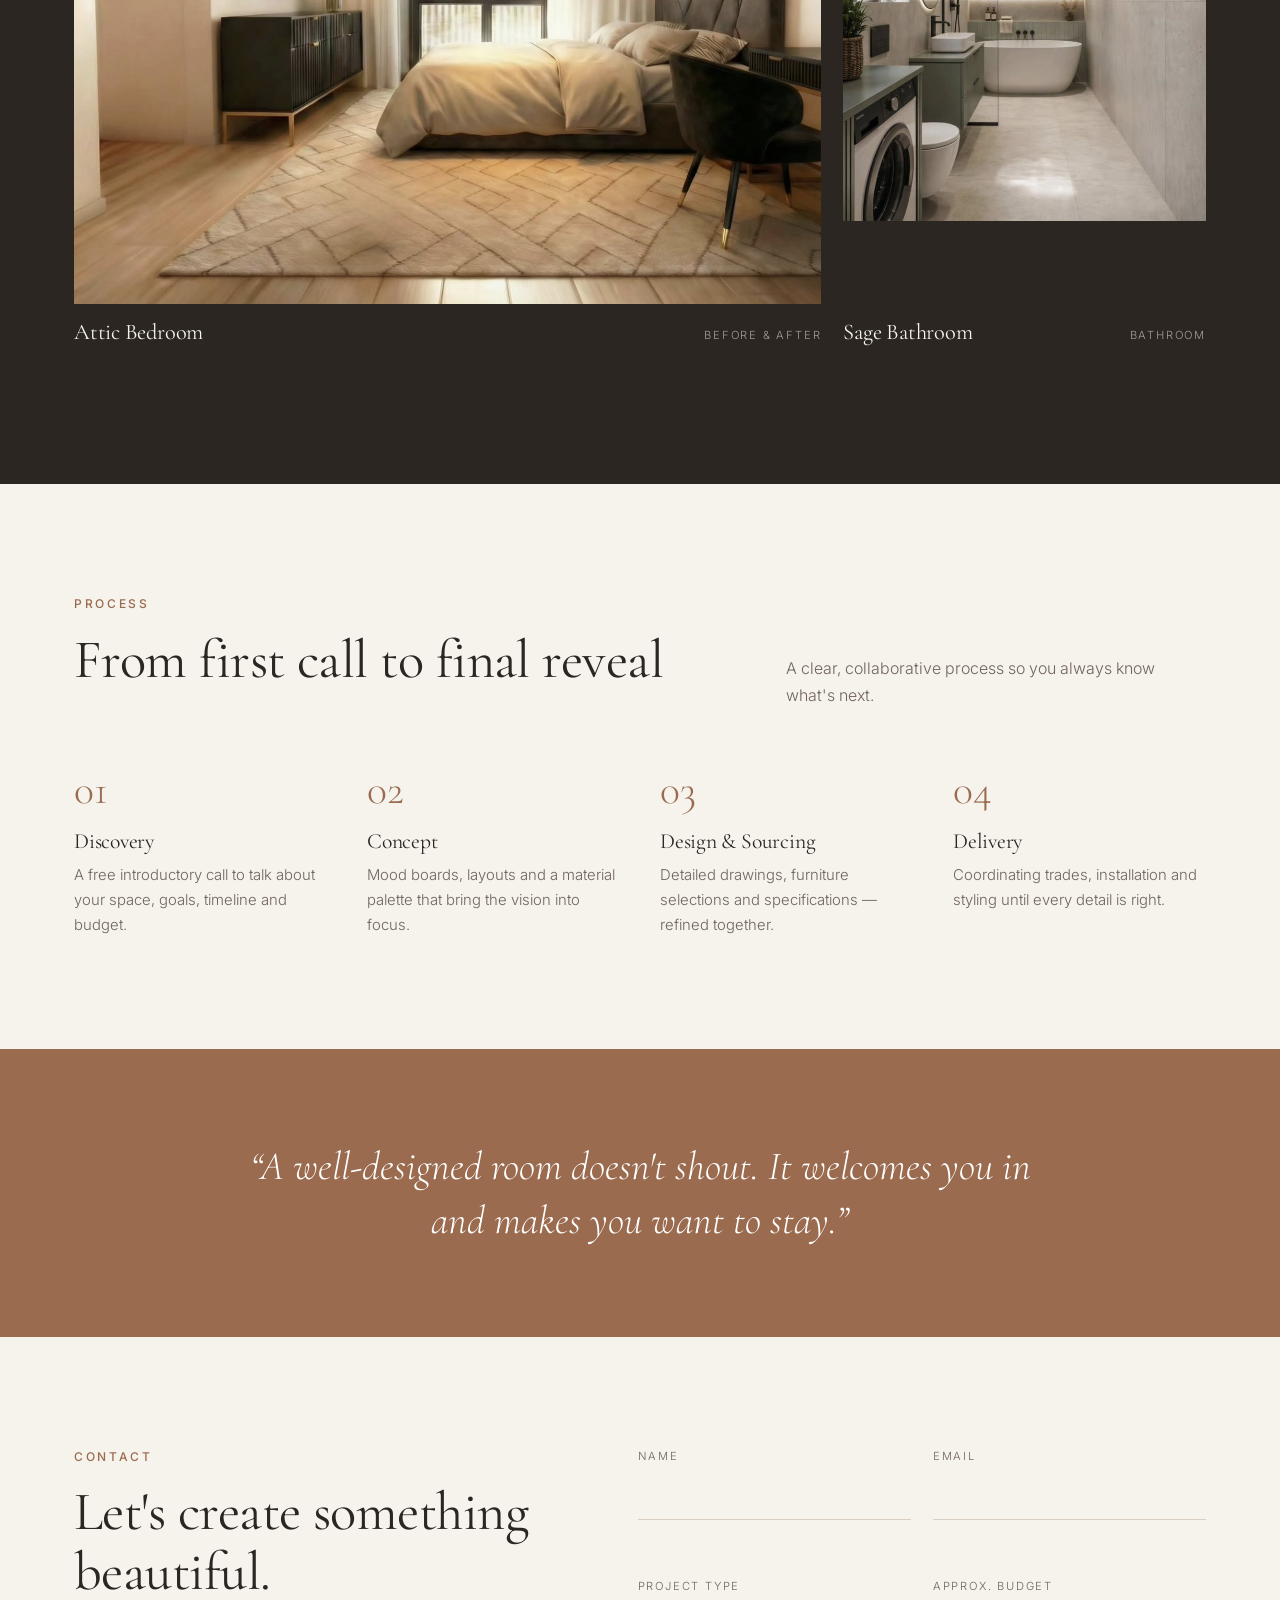
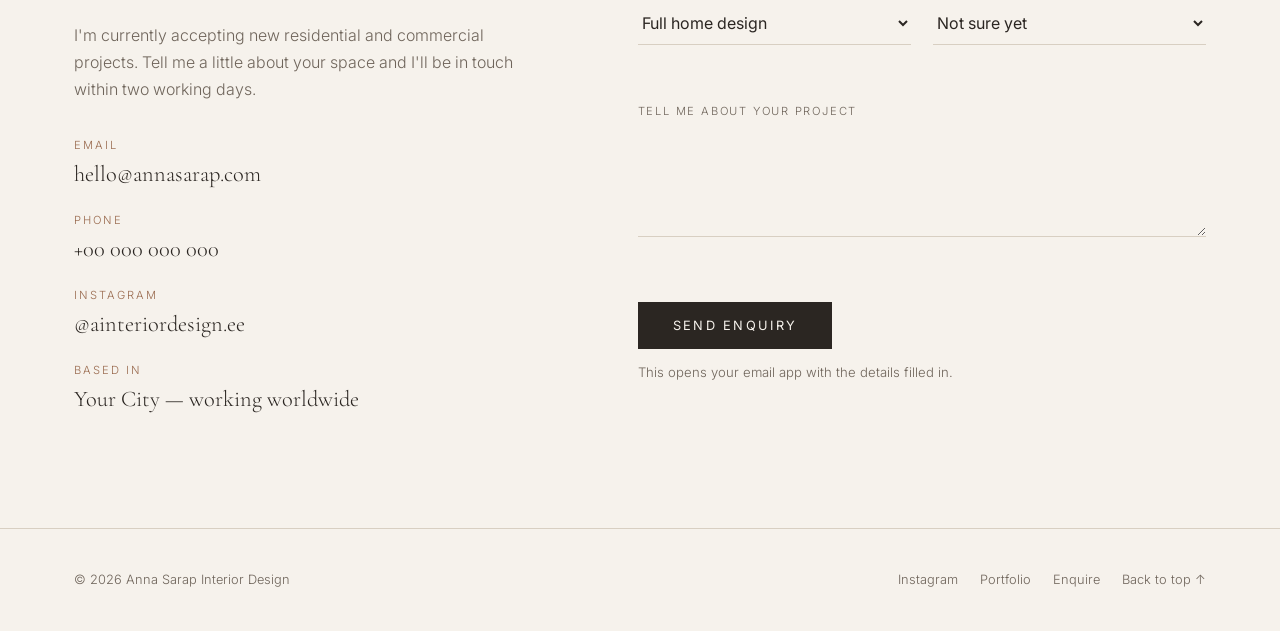
==== commit 59547e59: "Use Anna's real portfolio images and remove placeholder stats Co-Authored-By: Claude Opus 5.5 <norep" ====
--- a/anna-sarap/index.html
+++ b/anna-sarap/index.html
@@ -110,7 +110,8 @@
   .lightbox{position:fixed;inset:0;background:rgba(20,17,15,.92);z-index:100;display:none;align-items:center;justify-content:center;padding:24px}
   .lightbox.open{display:flex}
   .lightbox .box{background:var(--bg);color:var(--ink);max-width:960px;width:100%;display:grid;grid-template-columns:1.2fr 1fr;max-height:90vh;overflow:auto}
-  .lightbox .ph{min-height:420px}
+  .lightbox .ph{min-height:420px;background:#2b2622}
+  .lightbox .ph img{position:absolute;inset:0}
   .lightbox .info{padding:44px}
   .lightbox .info p{color:var(--muted);margin:1rem 0}
   .lightbox dl{display:grid;grid-template-columns:auto 1fr;gap:6px 18px;font-size:.88rem;margin-top:1.4rem}
@@ -211,24 +212,24 @@
     </div>
     <div class="hero-visual reveal">
       <!-- Replace with: <div class="ph a"><img src="images/hero.jpg" alt="Living room by Anna Sarap"></div> -->
-      <div class="ph a" style="--c1:#d6c4ae;--c2:#9c7e63" data-label="Hero image"></div>
-      <div class="ph b" style="--c1:#b9a48c;--c2:#6f5a48" data-label="Detail"></div>
+      <div class="ph a"><img src="images/burgundy-kitchen.jpg" alt="Kitchen with burgundy cabinetry, round walnut table and sculptural chandelier"></div>
+      <div class="ph b"><img src="images/walnut-bathroom.jpg" alt="Bathroom with backlit oval mirror and walnut vanity"></div>
     </div>
   </section>
 
   <!-- ABOUT -->
   <section class="about" id="about">
     <div class="wrap grid">
-      <div class="ph reveal" style="--c1:#c7b29a;--c2:#8a6c55" data-label="Portrait of Anna"></div>
+      <div class="ph reveal"><img src="images/linen-bedroom.jpg" alt="Calm bedroom in linen tones with floral wall mural" loading="lazy"></div>
       <div class="reveal">
         <span class="eyebrow">About</span>
         <h2>Design rooted in comfort, crafted with intention.</h2>
         <p>Every space I design starts with listening. Who lives here? How does the morning light fall? What do you want to feel when you walk through the door? From there I build interiors that are beautiful, practical and quietly personal.</p>
         <p>I work with homeowners, small businesses and hospitality clients — from a single room refresh to a full renovation — and I handle everything from concept and sourcing to working alongside your contractors on site.</p>
         <div class="stats">
-          <div><strong>8+</strong><span>Years experience</span></div>
-          <div><strong>40+</strong><span>Spaces designed</span></div>
-          <div><strong>100%</strong><span>Tailored</span></div>
+          <div><strong>Homes</strong><span>Bedrooms, kitchens &amp; baths</span></div>
+          <div><strong>Venues</strong><span>Bars, cafés &amp; lounges</span></div>
+          <div><strong>3D</strong><span>Visualisation</span></div>
         </div>
       </div>
     </div>
@@ -256,9 +257,9 @@
         </div>
         <div class="service reveal">
           <span class="num">iii.</span>
-          <h3>Consultation &amp; E-Design</h3>
-          <p>Expert direction for those who want to do the work themselves.</p>
-          <ul><li>2-hour in-home or online consult</li><li>Mood boards &amp; colour palettes</li><li>Curated shopping lists</li><li>Styling guidance</li></ul>
+          <h3>Consultation &amp; 3D Visualisation</h3>
+          <p>See your space before a single wall is painted, with clear direction to make it real.</p>
+          <ul><li>Photorealistic 3D renders</li><li>In-person or online consultation</li><li>Mood boards &amp; colour palettes</li><li>Curated shopping lists</li><li>Styling guidance</li></ul>
         </div>
       </div>
     </div>
@@ -269,13 +270,14 @@
     <div class="wrap">
       <div class="head reveal">
         <div><span class="eyebrow">Selected work</span><h2>Portfolio</h2></div>
-        <p>A selection of recent projects. Click any project to see more details.</p>
+        <p>Completed spaces and design visualisations. Click a project to see more — some include the room before the redesign.</p>
       </div>
       <div class="filters reveal" id="filters">
         <button class="active" data-filter="all">All</button>
         <button data-filter="residential">Residential</button>
         <button data-filter="commercial">Commercial</button>
         <button data-filter="kitchen">Kitchen &amp; Bath</button>
+        <button data-filter="before">Before &amp; After</button>
       </div>
       <div class="gallery" id="gallery"></div>
     </div>
@@ -354,6 +356,7 @@
       <h3 id="lb-title" style="font-size:2rem"></h3>
       <p id="lb-desc"></p>
       <dl id="lb-meta"></dl>
+      <button class="btn" style="margin-top:2rem;margin-right:10px;display:none" id="lb-toggle">Show before</button>
       <a href="#contact" class="btn" style="margin-top:2rem" id="lb-cta">Start a similar project</a>
     </div>
   </div>
@@ -361,29 +364,33 @@
 
 <script>
 /* ==== EDIT YOUR PROJECTS HERE ====
-   Add an `image` path (e.g. "images/oak-house.jpg") to show a real photo. */
+   Each project needs an `image`; add `before` for a before/after toggle. */
 const CONTACT_EMAIL = "hello@annasarap.com";
 const projects = [
-  {title:"Oak House",          cat:"residential", label:"Residential", wide:true, c:["#d4c1a8","#8f735b"],
-   desc:"A warm, light-filled family home with oak floors, linen textures and a calm neutral palette.", location:"City, Country", year:"2025", scope:"Full renovation"},
-  {title:"Linen Loft",         cat:"residential", label:"Residential", c:["#c9bba9","#7c6a5a"],
-   desc:"An open-plan apartment reimagined around soft textiles and built-in storage.", location:"City, Country", year:"2025", scope:"Full interior design"},
-  {title:"Morning Café",       cat:"commercial",  label:"Hospitality", c:["#b89a7c","#5f4636"],
-   desc:"A cosy neighbourhood café with terracotta tones, custom seating and warm lighting.", location:"City, Country", year:"2024", scope:"Concept to completion"},
-  {title:"Stone & Brass Kitchen", cat:"kitchen",  label:"Kitchen",     c:["#cfc5b8","#6e675e"],
-   desc:"A timeless kitchen pairing honed stone worktops with brushed brass details.", location:"City, Country", year:"2024", scope:"Kitchen design"},
-  {title:"Atelier Studio",     cat:"commercial",  label:"Workspace",   c:["#bfb2a0","#55504a"],
-   desc:"A creative studio balancing collaborative space with quiet focus zones.", location:"City, Country", year:"2024", scope:"Workspace design"},
-  {title:"Garden Suite",       cat:"residential", label:"Residential", c:["#b7b49c","#5e6450"],
-   desc:"A principal suite opening to the garden, layered in sage, plaster and natural wood.", location:"City, Country", year:"2023", scope:"Bedroom & ensuite"},
-  {title:"Travertine Bath",    cat:"kitchen",     label:"Bathroom",    c:["#dacbb6","#9a8166"],
-   desc:"A spa-like bathroom wrapped in travertine with a walk-in shower and soft lighting.", location:"City, Country", year:"2023", scope:"Bathroom design"},
-  {title:"Boutique Lobby",     cat:"commercial",  label:"Hospitality", c:["#a88f7a","#4b3b31"],
-   desc:"A boutique hotel lobby designed to feel like a welcoming living room.", location:"City, Country", year:"2023", scope:"Hospitality design"},
+  {title:"Style & Dine Studio", cat:"commercial", label:"Bar", image:"images/style-dine-bar.jpg",
+   desc:"A moody cocktail bar wall: vertical ribbed panelling washed in warm light, dark marble counter and a glowing neon sign.", scope:"Hospitality interior"},
+  {title:"Floral Lounge", cat:"commercial", label:"Lounge", image:"images/lounge.jpg",
+   desc:"A dramatic lounge corner with an oversized floral mural, crystal chandelier, blush velvet seating and marble tables.", scope:"Hospitality interior"},
+  {title:"Burgundy Kitchen", cat:"kitchen", label:"Kitchen", image:"images/burgundy-kitchen.jpg",
+   desc:"Burgundy tall units paired with soft white cabinetry, a marble backsplash, herringbone floor and a sculptural chandelier.", scope:"Kitchen & dining design"},
+  {title:"Attic Living Room", cat:"residential before", label:"Before & After", wide:true, image:"images/attic-living-after.jpg", before:"images/attic-living-before.jpg",
+   desc:"An empty attic apartment transformed into a warm open-plan living, dining and kitchen space with wood slat panelling and layered pendant lighting.", scope:"Living, dining & kitchen"},
+  {title:"Walnut Bathroom", cat:"kitchen", label:"Bathroom", image:"images/walnut-bathroom.jpg",
+   desc:"Backlit oval mirror, illuminated walnut shelving and smoked-glass pendants bring warmth to a stone-toned bathroom.", scope:"Bathroom design"},
+  {title:"Sage Bedroom", cat:"residential", label:"Bedroom", image:"images/sage-bedroom.jpg",
+   desc:"A serene bedroom with a botanical wall, aubergine upholstered bed, ring light and sage-green accents.", scope:"Bedroom design"},
+  {title:"Blossom Bedroom", cat:"residential", label:"Bedroom", image:"images/blossom-bedroom.jpg",
+   desc:"A blossom-branch mural, plum velvet bed and globe pendant create a soft, romantic retreat.", scope:"Bedroom design"},
+  {title:"Linen Bedroom", cat:"residential", label:"Bedroom", image:"images/linen-bedroom.jpg",
+   desc:"Layered linen textures, a floating walnut nightstand and a cascading floral wall in warm evening light.", scope:"Bedroom design"},
+  {title:"Attic Bedroom", cat:"residential before", label:"Before & After", wide:true, image:"images/attic-bedroom-after.jpg", before:"images/attic-bedroom-before.jpg",
+   desc:"A bare sloped-ceiling room turned into a cosy bedroom with a brass dome pendant, gallery wall and soft textured rug.", scope:"Bedroom design"},
+  {title:"Sage Bathroom", cat:"kitchen", label:"Bathroom", image:"images/sage-bathroom.jpg",
+   desc:"Sage vertical tiles, a freestanding tub, backlit niche and integrated laundry in a calm, practical bathroom.", scope:"Bathroom design"},
 ];
 
 const gallery = document.getElementById("gallery");
-const fill = (el,p)=>{ el.style.setProperty("--c1",p.c[0]); el.style.setProperty("--c2",p.c[1]);
+const fill = (el,p)=>{ if(p.c){el.style.setProperty("--c1",p.c[0]); el.style.setProperty("--c2",p.c[1]);}
   el.innerHTML = p.image ? `<img src="${p.image}" alt="${p.title} by Anna Sarap" loading="lazy">` : ""; };
 projects.forEach((p,i)=>{
   const el=document.createElement("article");
@@ -398,7 +405,7 @@
 document.getElementById("filters").addEventListener("click",e=>{
   const b=e.target.closest("button"); if(!b)return;
   document.querySelectorAll("#filters button").forEach(x=>x.classList.toggle("active",x===b));
-  document.querySelectorAll(".project").forEach(p=>p.classList.toggle("hidden",b.dataset.filter!=="all"&&p.dataset.cat!==b.dataset.filter));
+  document.querySelectorAll(".project").forEach(p=>p.classList.toggle("hidden",b.dataset.filter!=="all"&&!p.dataset.cat.split(" ").includes(b.dataset.filter)));
 });
 
 const lb=document.getElementById("lightbox");
@@ -407,7 +414,10 @@
   document.getElementById("lb-cat").textContent=p.label;
   document.getElementById("lb-title").textContent=p.title;
   document.getElementById("lb-desc").textContent=p.desc;
-  document.getElementById("lb-meta").innerHTML=`<dt>Location</dt><dd>${p.location}</dd><dt>Year</dt><dd>${p.year}</dd><dt>Scope</dt><dd>${p.scope}</dd>`;
+  document.getElementById("lb-meta").innerHTML=`<dt>Type</dt><dd>${p.label}</dd><dt>Scope</dt><dd>${p.scope}</dd>`;
+  const t=document.getElementById("lb-toggle"); t.style.display=p.before?"inline-block":"none"; t.textContent="Show before";
+  t.onclick=()=>{const showBefore=t.textContent==="Show before";
+    fill(document.getElementById("lb-img"),{...p,image:showBefore?p.before:p.image}); t.textContent=showBefore?"Show after":"Show before";};
   lb.classList.add("open"); document.body.style.overflow="hidden";}
 const closeLb=()=>{lb.classList.remove("open");document.body.style.overflow="";};
 document.getElementById("lb-close").onclick=closeLb;
